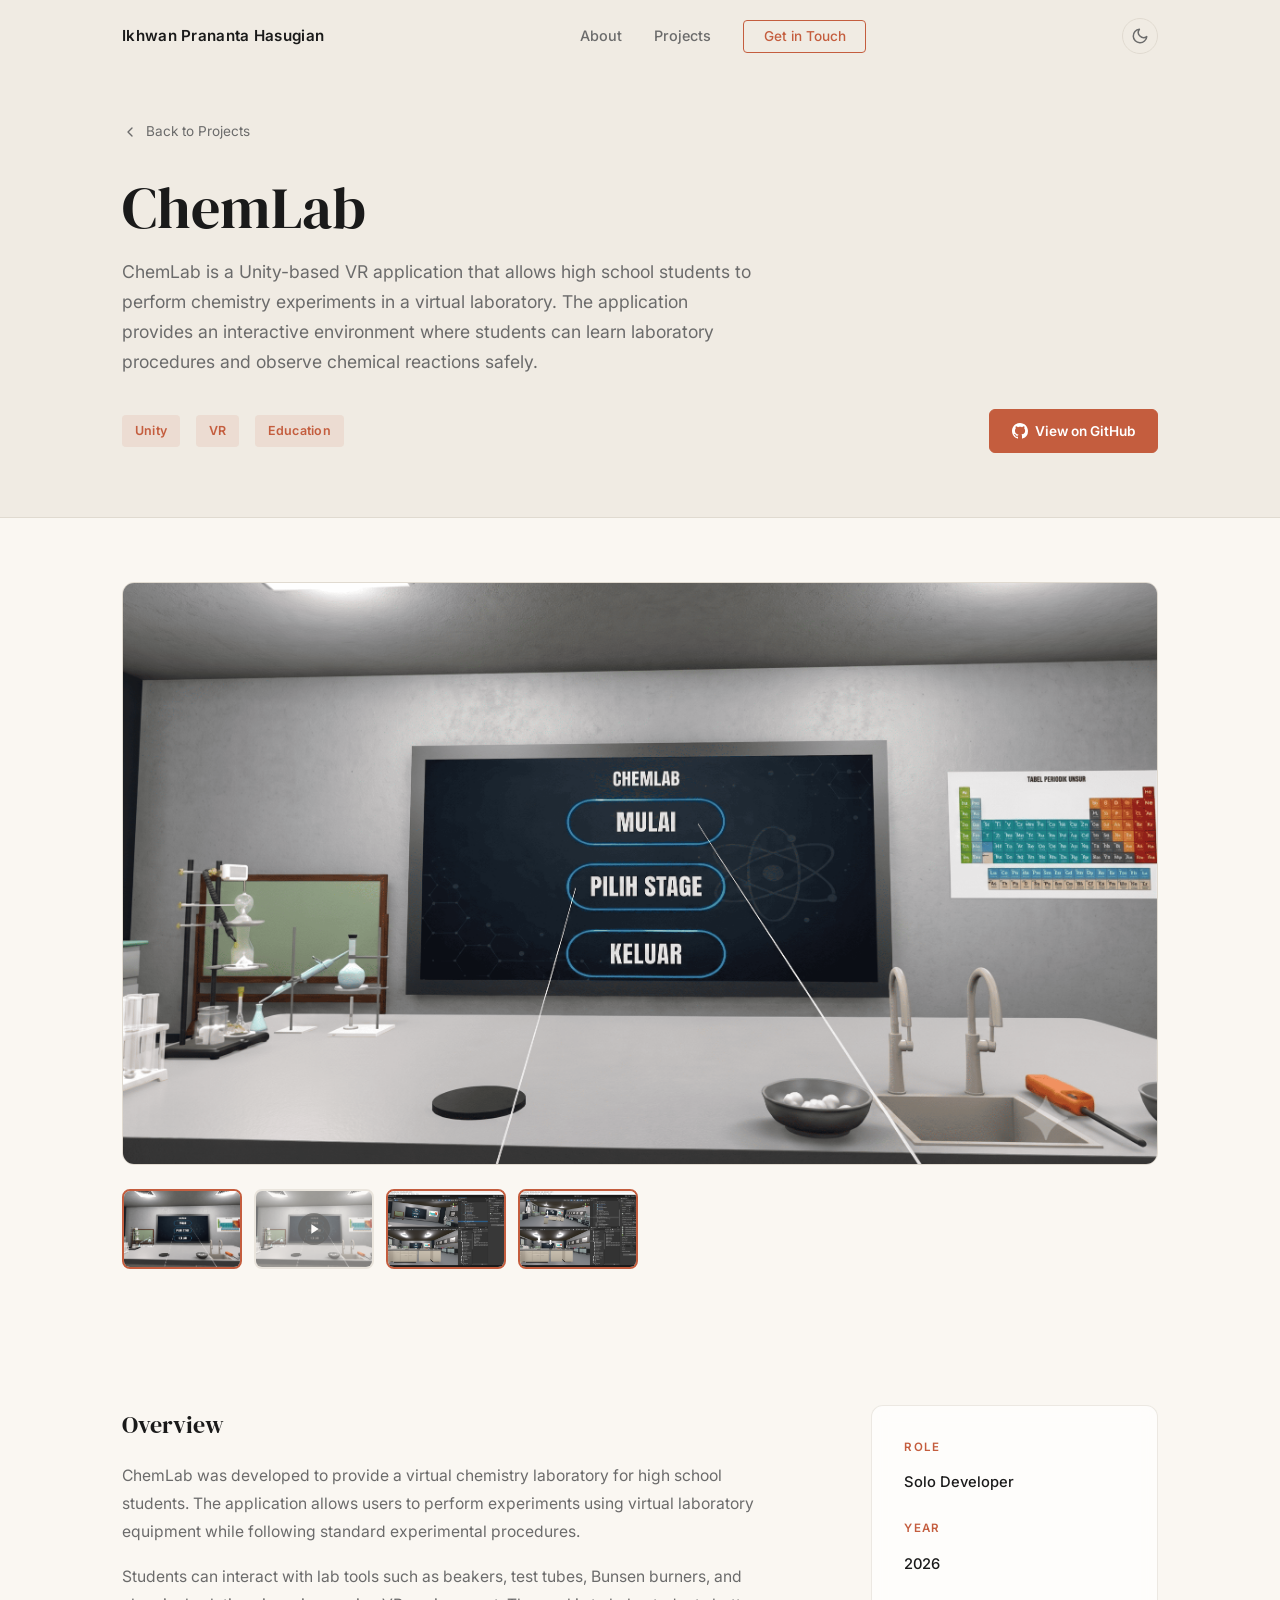
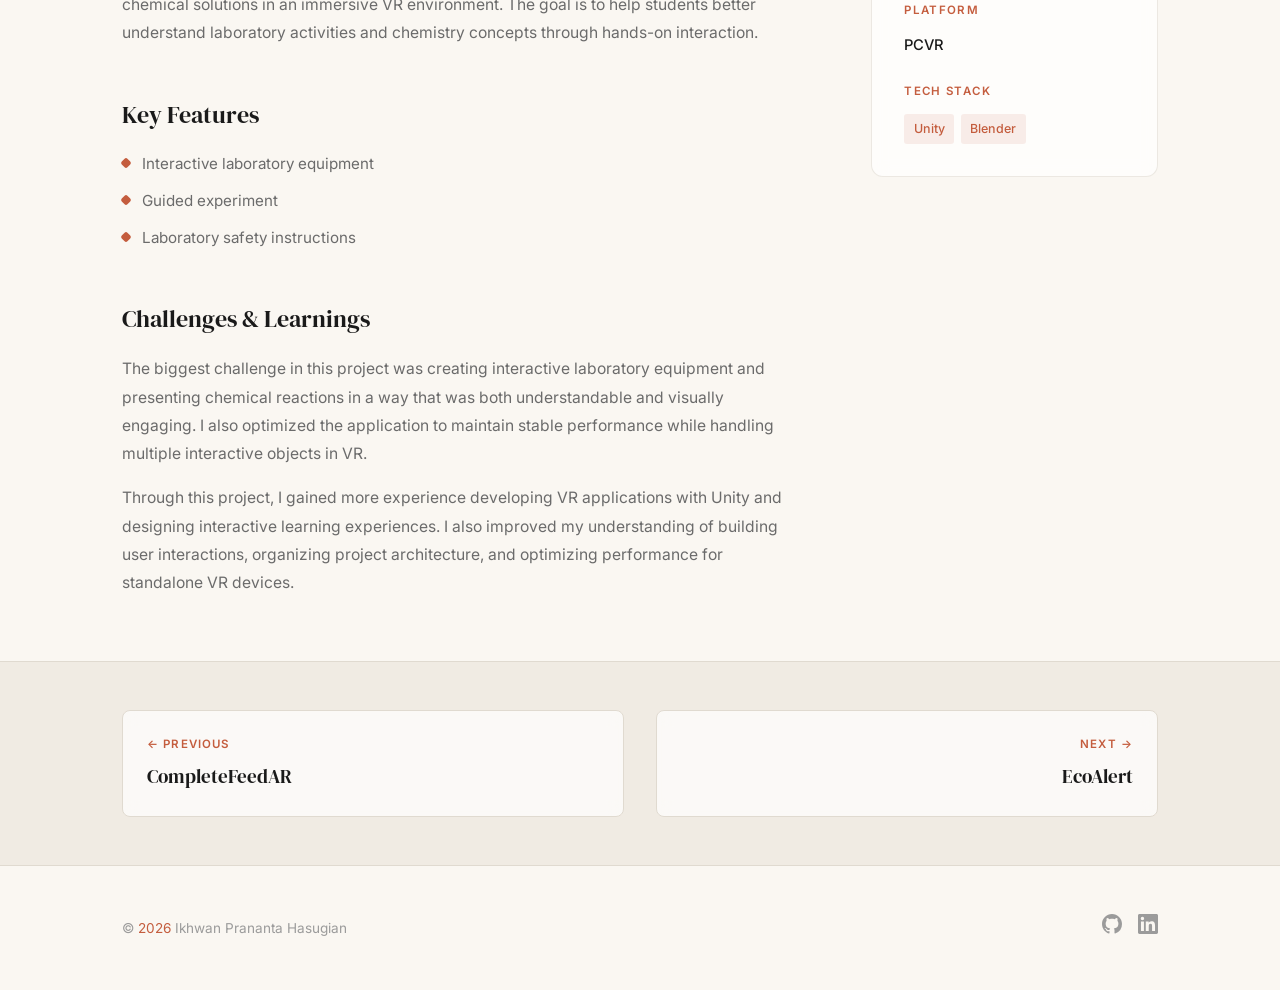
==== projects/chemlab.html @ 8376c356 "Change the detail's project" ====
<!DOCTYPE html>
<html lang="en">

<head>
  <meta charset="UTF-8">
  <meta name="viewport" content="width=device-width, initial-scale=1.0">
  <title>ChemLab — Ikhwan Prananta Hasugian</title>
  <meta name="description"
    content="ChemLab: An immersive VR chemistry laboratory for students to learn experiments safely, built with Unity.">
  <link rel="icon" type="image/png" href="../image/icon.png">
  <link rel="preconnect" href="https://fonts.googleapis.com">
  <link rel="preconnect" href="https://fonts.gstatic.com" crossorigin>
  <link
    href="https://fonts.googleapis.com/css2?family=DM+Serif+Display:ital@0;1&family=Inter:wght@400;500;600;700&display=swap"
    rel="stylesheet">
  <link rel="stylesheet" href="../style.css">
  <link rel="stylesheet" href="./project-detail.css">
</head>

<body>

  <div class="page-transition" id="pageTransition"></div>
  <div class="cursor-dot" id="cursorDot"></div>
  <div class="cursor-ring" id="cursorRing"></div>

  <nav class="nav" id="nav">
    <div class="container nav-inner">
      <a href="../index.html" class="nav-name page-link">Ikhwan Prananta Hasugian</a>
      <ul class="nav-links" id="navLinks">
        <li><a href="../index.html#about" class="page-link">About</a></li>
        <li><a href="../index.html#projects" class="page-link">Projects</a></li>
        <li><a href="../index.html#contact" class="nav-cta page-link">Get in Touch</a></li>
      </ul>
      <div style="display:flex;align-items:center;gap:0.8rem;">
        <button class="theme-toggle" id="themeToggle" aria-label="Toggle dark mode">
          <svg class="icon-moon" xmlns="http://www.w3.org/2000/svg" viewBox="0 0 24 24" fill="none"
            stroke="currentColor" stroke-width="2" stroke-linecap="round" stroke-linejoin="round">
            <path d="M21 12.79A9 9 0 1 1 11.21 3 7 7 0 0 0 21 12.79z" />
          </svg>
          <svg class="icon-sun" xmlns="http://www.w3.org/2000/svg" viewBox="0 0 24 24" fill="none" stroke="currentColor"
            stroke-width="2" stroke-linecap="round" stroke-linejoin="round">
            <circle cx="12" cy="12" r="5" />
            <line x1="12" y1="1" x2="12" y2="3" />
            <line x1="12" y1="21" x2="12" y2="23" />
            <line x1="4.22" y1="4.22" x2="5.64" y2="5.64" />
            <line x1="18.36" y1="18.36" x2="19.78" y2="19.78" />
            <line x1="1" y1="12" x2="3" y2="12" />
            <line x1="21" y1="12" x2="23" y2="12" />
            <line x1="4.22" y1="19.78" x2="5.64" y2="18.36" />
            <line x1="18.36" y1="5.64" x2="19.78" y2="4.22" />
          </svg>
        </button>
        <button class="hamburger" id="hamburger"
          aria-label="Toggle menu"><span></span><span></span><span></span></button>
      </div>
    </div>
  </nav>
  <div class="nav-overlay" id="navOverlay"></div>

  <header class="detail-hero">
    <div class="detail-hero-inner">
      <a href="../index.html#projects" class="detail-breadcrumb page-link">
        <svg xmlns="http://www.w3.org/2000/svg" viewBox="0 0 24 24" fill="none" stroke="currentColor" stroke-width="2"
          stroke-linecap="round" stroke-linejoin="round">
          <polyline points="15 18 9 12 15 6" />
        </svg>
        Back to Projects
      </a>
      <h1 class="detail-title reveal">ChemLab</h1>
      <p class="detail-tagline reveal">ChemLab is a Unity-based VR application that allows high school students to
        perform chemistry experiments in a virtual laboratory. The application provides an interactive environment where
        students can learn laboratory procedures and observe chemical reactions safely.</p>
      <div class="detail-meta reveal">
        <span class="detail-tech-tag">Unity</span>
        <span class="detail-tech-tag">VR</span>
        <span class="detail-tech-tag">Education</span>
        <div class="detail-links">
          <a href="https://github.com/IkhwanPranantaHasugian/ChemLab" target="_blank" rel="noopener"
            class="detail-link-btn primary">
            <svg xmlns="http://www.w3.org/2000/svg" viewBox="0 0 24 24" fill="currentColor">
              <path
                d="M12 0C5.37 0 0 5.37 0 12c0 5.31 3.435 9.795 8.205 11.385.6.105.825-.255.825-.57 0-.285-.015-1.23-.015-2.235-3.015.555-3.795-.735-4.035-1.41-.135-.345-.72-1.41-1.23-1.695-.42-.225-1.02-.78-.015-.795.945-.015 1.62.87 1.845 1.23 1.08 1.815 2.805 1.305 3.495.99.105-.78.42-1.305.765-1.605-2.67-.3-5.46-1.335-5.46-5.925 0-1.305.465-2.385 1.23-3.225-.12-.3-.54-1.53.12-3.18 0 0 1.005-.315 3.3 1.23.96-.27 1.98-.405 3-.405s2.04.135 3 .405c2.295-1.56 3.3-1.23 3.3-1.23.66 1.65.24 2.88.12 3.18.765.84 1.23 1.905 1.23 3.225 0 4.605-2.805 5.625-5.475 5.925.435.375.81 1.095.81 2.22 0 1.605-.015 2.895-.015 3.3 0 .315.225.69.825.57A12.02 12.02 0 0024 12c0-6.63-5.37-12-12-12z" />
            </svg>
            View on GitHub
          </a>
        </div>
      </div>
    </div>
  </header>

  <section class="detail-gallery">
    <div class="container">
      <div class="gallery-grid reveal">
        <div class="gallery-main">
          <img src="../image/projects/chemlab/ChemLabThumbnail.png" alt="ChemLab VR main preview">
        </div>
        <div class="gallery-thumbs">
          <div class="gallery-thumb active" data-type="image" data-src="../image/projects/chemlab/ChemLabThumbnail.png">
            <img src="../image/projects/chemlab/ChemLabThumbnail.png" alt="ChemLab preview 1">
          </div>
          <div class="gallery-thumb video-thumb" data-type="video"
            data-src="../image/projects/chemlab/VideoPreviewChemLab.mp4">
            <img src="../image/projects/chemlab/ChemLabThumbnail.png" alt="Play Video Preview">
          </div>
          <div class="gallery-thumb active" data-type="image" data-src="../image/projects/chemlab/Configure1.png">
            <img src="../image/projects/chemlab/Configure1.png" alt="ChemLab preview 1">
          </div>
          <div class="gallery-thumb active" data-type="image" data-src="../image/projects/chemlab/Configure2.png">
            <img src="../image/projects/chemlab/Configure2.png" alt="ChemLab preview 1">
          </div>
        </div>
      </div>
    </div>
  </section>

  <section class="detail-content">
    <div class="container">
      <div class="detail-content-grid">
        <div>
          <div class="detail-section reveal">
            <h2 class="detail-section-title">Overview</h2>
            <p>ChemLab was developed to provide a virtual chemistry laboratory for high school students. The application
              allows users to perform experiments using virtual laboratory equipment while following standard
              experimental procedures.</p>
            <p>Students can interact with lab tools such as beakers, test tubes, Bunsen burners, and chemical solutions
              in an immersive VR environment. The goal is to help students better understand laboratory activities and
              chemistry concepts through hands-on interaction.</p>
          </div>

          <div class="detail-section reveal">
            <h2 class="detail-section-title">Key Features</h2>
            <ul class="feature-list">
              <li>Interactive laboratory equipment</li>
              <li>Guided experiment</li>
              <li>Laboratory safety instructions</li>
            </ul>
          </div>

          <div class="detail-section reveal">
            <h2 class="detail-section-title">Challenges & Learnings</h2>
            <p>The biggest challenge in this project was creating interactive laboratory equipment and presenting
              chemical reactions in a way that was both understandable and visually engaging. I also optimized the
              application to maintain stable performance while handling multiple interactive objects in VR.</p>
            <p>Through this project, I gained more experience developing VR applications with Unity and designing
              interactive learning experiences. I also improved my understanding of building user interactions,
              organizing project architecture, and optimizing performance for standalone VR devices.</p>
          </div>
        </div>

        <aside class="detail-sidebar">
          <div class="detail-info-card reveal">
            <div class="detail-info-item">
              <h4>Role</h4>
              <p>Solo Developer</p>
            </div>
            <div class="detail-info-item">
              <h4>Year</h4>
              <p>2026</p>
            </div>
            <div class="detail-info-item">
              <h4>Platform</h4>
              <p>PCVR</p>
            </div>
            <div class="detail-info-item">
              <h4>Tech Stack</h4>
              <div class="tech-list">
                <span>Unity</span>
                <span>Blender</span>
              </div>
            </div>
          </div>
        </aside>
      </div>
    </div>
  </section>

  <section class="detail-project-nav">
    <div class="container">
      <div class="project-nav-grid">
        <a href="./completefeedar.html" class="project-nav-item prev page-link">
          <span class="project-nav-label">← Previous</span>
          <span class="project-nav-name">CompleteFeedAR</span>
        </a>
        <a href="./ecoalert.html" class="project-nav-item next page-link">
          <span class="project-nav-label">Next →</span>
          <span class="project-nav-name">EcoAlert</span>
        </a>
      </div>
    </div>
  </section>

  <footer class="footer">
    <div class="container footer-inner">
      <p class="footer-text">&copy; <span id="footerYear">2026</span> Ikhwan Prananta Hasugian</p>
      <div class="footer-socials">
        <a href="https://github.com/IkhwanPranantaHasugian" target="_blank" rel="noopener" aria-label="GitHub"><svg
            xmlns="http://www.w3.org/2000/svg" viewBox="0 0 24 24" fill="currentColor">
            <path
              d="M12 0C5.37 0 0 5.37 0 12c0 5.31 3.435 9.795 8.205 11.385.6.105.825-.255.825-.57 0-.285-.015-1.23-.015-2.235-3.015.555-3.795-.735-4.035-1.41-.135-.345-.72-1.41-1.23-1.695-.42-.225-1.02-.78-.015-.795.945-.015 1.62.87 1.845 1.23 1.08 1.815 2.805 1.305 3.495.99.105-.78.42-1.305.765-1.605-2.67-.3-5.46-1.335-5.46-5.925 0-1.305.465-2.385 1.23-3.225-.12-.3-.54-1.53.12-3.18 0 0 1.005-.315 3.3 1.23.96-.27 1.98-.405 3-.405s2.04.135 3 .405c2.295-1.56 3.3-1.23 3.3-1.23.66 1.65.24 2.88.12 3.18.765.84 1.23 1.905 1.23 3.225 0 4.605-2.805 5.625-5.475 5.925.435.375.81 1.095.81 2.22 0 1.605-.015 2.895-.015 3.3 0 .315.225.69.825.57A12.02 12.02 0 0024 12c0-6.63-5.37-12-12-12z" />
          </svg></a>
        <a href="https://www.linkedin.com/in/ikhwanprananta" target="_blank" rel="noopener" aria-label="LinkedIn"><svg
            xmlns="http://www.w3.org/2000/svg" viewBox="0 0 24 24" fill="currentColor">
            <path
              d="M20.447 20.452h-3.554v-5.569c0-1.328-.027-3.037-1.852-3.037-1.853 0-2.136 1.445-2.136 2.939v5.667H9.351V9h3.414v1.561h.046c.477-.9 1.637-1.85 3.37-1.85 3.601 0 4.267 2.37 4.267 5.455v6.286zM5.337 7.433a2.062 2.062 0 01-2.063-2.065 2.064 2.064 0 112.063 2.065zm1.782 13.019H3.555V9h3.564v11.452zM22.225 0H1.771C.792 0 0 .774 0 1.729v20.542C0 23.227.792 24 1.771 24h20.451C23.2 24 24 23.227 24 22.271V1.729C24 .774 23.2 0 22.222 0h.003z" />
          </svg></a>
      </div>
    </div>
  </footer>

  <button class="back-to-top" id="backToTop" aria-label="Back to top"><svg xmlns="http://www.w3.org/2000/svg"
      viewBox="0 0 24 24" fill="none" stroke="currentColor" stroke-width="2" stroke-linecap="round"
      stroke-linejoin="round">
      <polyline points="17 11 12 6 7 11" />
      <line x1="12" y1="6" x2="12" y2="18" />
    </svg></button>

  <script src="./project-detail.js"></script>
</body>

</html>
---- style.css ----
/* ══════════════════════════════════════
   RESET & DESIGN TOKENS
══════════════════════════════════════ */
*,
*::before,
*::after {
  margin: 0;
  padding: 0;
  box-sizing: border-box;
}

:root {
  /* Light Theme */
  --bg: #FAF7F2;
  --bg-alt: #F0EBE3;
  --bg-card: rgba(255, 255, 255, 0.7);
  --text: #1A1A1A;
  --text-muted: #6B6B6B;
  --text-light: #9B9B9B;
  --accent: #C45D3E;
  --accent-hover: #A84B30;
  --accent-soft: rgba(196, 93, 62, 0.1);
  --accent-glow: rgba(196, 93, 62, 0.25);
  --border: #E0DAD0;
  --card-border: rgba(224, 218, 208, 0.6);
  --shadow-sm: 0 2px 8px rgba(0, 0, 0, 0.04);
  --shadow-md: 0 8px 32px rgba(0, 0, 0, 0.06);
  --shadow-lg: 0 16px 48px rgba(0, 0, 0, 0.08);
  --nav-bg: rgba(250, 247, 242, 0.92);

  /* Typography */
  --font-display: 'DM Serif Display', serif;
  --font-body: 'Inter', sans-serif;

  /* Layout */
  --max-width: 1100px;
  --nav-height: 72px;

  /* Transitions */
  --ease-out: cubic-bezier(0.22, 1, 0.36, 1);
  --ease-spring: cubic-bezier(0.34, 1.56, 0.64, 1);
}

/* Dark Theme */
[data-theme="dark"] {
  --bg: #0F0F0F;
  --bg-alt: #1A1A1A;
  --bg-card: rgba(30, 30, 30, 0.7);
  --text: #EAEAEA;
  --text-muted: #A0A0A0;
  --text-light: #666666;
  --accent: #E07050;
  --accent-hover: #C45D3E;
  --accent-soft: rgba(224, 112, 80, 0.15);
  --accent-glow: rgba(224, 112, 80, 0.3);
  --border: #2A2A2A;
  --card-border: rgba(42, 42, 42, 0.6);
  --shadow-sm: 0 2px 8px rgba(0, 0, 0, 0.2);
  --shadow-md: 0 8px 32px rgba(0, 0, 0, 0.3);
  --shadow-lg: 0 16px 48px rgba(0, 0, 0, 0.4);
  --nav-bg: rgba(15, 15, 15, 0.92);
}

html {
  scroll-behavior: smooth;
}

::selection {
  background: var(--accent);
  color: #fff;
}

body {
  background: var(--bg);
  color: var(--text);
  font-family: var(--font-body);
  font-size: 1rem;
  line-height: 1.7;
  overflow-x: hidden;
  -webkit-font-smoothing: antialiased;
  transition: background 0.4s ease, color 0.4s ease;
}

.container {
  max-width: var(--max-width);
  margin: 0 auto;
  padding: 0 2rem;
}

img {
  display: block;
  max-width: 100%;
}

a {
  color: inherit;
  text-decoration-color: var(--border);
  text-underline-offset: 3px;
  transition: color 0.2s, text-decoration-color 0.2s;
}

a:hover {
  color: var(--accent);
  text-decoration-color: var(--accent);
}

/* ══════════════════════════════════════
   PAGE TRANSITION OVERLAY
══════════════════════════════════════ */
.page-transition {
  position: fixed;
  inset: 0;
  background: var(--bg);
  z-index: 9999;
  opacity: 0;
  pointer-events: none;
  transition: opacity 0.35s ease;
}

.page-transition.active {
  opacity: 1;
  pointer-events: all;
}

/* ══════════════════════════════════════
   SCROLL ANIMATIONS
══════════════════════════════════════ */
.reveal {
  opacity: 0;
  transform: translateY(32px);
  transition: opacity 0.7s var(--ease-out),
    transform 0.7s var(--ease-out);
}

.reveal.visible {
  opacity: 1;
  transform: translateY(0);
}

.reveal-stagger > * {
  opacity: 0;
  transform: translateY(24px);
  transition: opacity 0.6s var(--ease-out),
    transform 0.6s var(--ease-out);
}

.reveal-stagger.visible > *:nth-child(1) { transition-delay: 0s; }
.reveal-stagger.visible > *:nth-child(2) { transition-delay: 0.08s; }
.reveal-stagger.visible > *:nth-child(3) { transition-delay: 0.16s; }
.reveal-stagger.visible > *:nth-child(4) { transition-delay: 0.24s; }
.reveal-stagger.visible > *:nth-child(5) { transition-delay: 0.32s; }
.reveal-stagger.visible > *:nth-child(6) { transition-delay: 0.4s; }

.reveal-stagger.visible > * {
  opacity: 1;
  transform: translateY(0);
}

/* ══════════════════════════════════════
   CUSTOM CURSOR
══════════════════════════════════════ */
.cursor-dot {
  position: fixed;
  width: 8px;
  height: 8px;
  background: var(--accent);
  border-radius: 50%;
  pointer-events: none;
  z-index: 10000;
  transition: transform 0.15s var(--ease-out), opacity 0.2s;
  transform: translate(-50%, -50%);
  opacity: 0;
}

.cursor-ring {
  position: fixed;
  width: 36px;
  height: 36px;
  border: 1.5px solid var(--accent);
  border-radius: 50%;
  pointer-events: none;
  z-index: 10000;
  transition: width 0.3s var(--ease-out), height 0.3s var(--ease-out),
    border-color 0.3s, opacity 0.2s;
  transform: translate(-50%, -50%);
  opacity: 0;
}

.cursor-dot.visible,
.cursor-ring.visible {
  opacity: 1;
}

.cursor-ring.hover {
  width: 56px;
  height: 56px;
  border-color: var(--accent-glow);
}

@media (pointer: coarse) {
  .cursor-dot,
  .cursor-ring {
    display: none !important;
  }
}

/* ══════════════════════════════════════
   NAVIGATION
══════════════════════════════════════ */
.nav {
  position: fixed;
  top: 0;
  left: 0;
  width: 100%;
  z-index: 1000;
  transition: background 0.35s, box-shadow 0.35s;
}

.nav.scrolled {
  background: var(--nav-bg);
  backdrop-filter: blur(12px);
  -webkit-backdrop-filter: blur(12px);
  box-shadow: 0 1px 0 var(--border);
}

.nav-inner {
  display: flex;
  justify-content: space-between;
  align-items: center;
  height: var(--nav-height);
}

.nav-name {
  font-family: var(--font-body);
  font-weight: 600;
  font-size: 0.95rem;
  letter-spacing: 0.02em;
  color: var(--text);
  text-decoration: none;
}

.nav-links {
  display: flex;
  align-items: center;
  gap: 2rem;
  list-style: none;
}

.nav-links a {
  color: var(--text-muted);
  text-decoration: none;
  font-size: 0.9rem;
  font-weight: 500;
  transition: color 0.25s;
  position: relative;
}

.nav-links a::after {
  content: '';
  position: absolute;
  left: 0;
  bottom: -4px;
  width: 0;
  height: 1.5px;
  background: var(--accent);
  transition: width 0.3s var(--ease-out);
}

.nav-links a:hover {
  color: var(--text);
}

.nav-links a:hover::after {
  width: 100%;
}

.nav-links a.active {
  color: var(--accent);
}

.nav-links a.active::after {
  width: 100%;
}

.nav-cta {
  font-size: 0.85rem !important;
  color: var(--accent) !important;
  border: 1.5px solid var(--accent);
  padding: 0.45rem 1.2rem;
  border-radius: 4px;
  transition: background 0.25s, color 0.25s !important;
}

.nav-cta::after {
  display: none !important;
}

.nav-cta:hover {
  background: var(--accent) !important;
  color: #fff !important;
}

/* Dark Mode Toggle */
.theme-toggle {
  background: none;
  border: 1.5px solid var(--border);
  color: var(--text-muted);
  width: 36px;
  height: 36px;
  border-radius: 50%;
  cursor: pointer;
  display: flex;
  align-items: center;
  justify-content: center;
  transition: border-color 0.25s, color 0.25s, transform 0.2s;
  flex-shrink: 0;
}

.theme-toggle:hover {
  border-color: var(--accent);
  color: var(--accent);
  transform: rotate(15deg);
}

.theme-toggle svg {
  width: 18px;
  height: 18px;
}

.theme-toggle .icon-moon { display: block; }
.theme-toggle .icon-sun { display: none; }

[data-theme="dark"] .theme-toggle .icon-moon { display: none; }
[data-theme="dark"] .theme-toggle .icon-sun { display: block; }

/* Hamburger */
.hamburger {
  display: none;
  flex-direction: column;
  gap: 5px;
  cursor: pointer;
  background: none;
  border: none;
  padding: 4px;
  z-index: 1001;
}

.hamburger span {
  display: block;
  width: 24px;
  height: 2px;
  background: var(--text);
  border-radius: 2px;
  transition: transform 0.3s, opacity 0.3s;
}

.hamburger.active span:nth-child(1) {
  transform: translateY(7px) rotate(45deg);
}

.hamburger.active span:nth-child(2) {
  opacity: 0;
}

.hamburger.active span:nth-child(3) {
  transform: translateY(-7px) rotate(-45deg);
}

/* ══════════════════════════════════════
   HERO
══════════════════════════════════════ */
.hero {
  min-height: 100vh;
  display: flex;
  align-items: center;
  padding-top: var(--nav-height);
  position: relative;
  overflow: hidden;
}

.hero-canvas {
  background: var(--bg-alt);
  position: absolute;
  top: 0;
  left: 0;
  width: 100%;
  height: 100%;
  pointer-events: none;
  z-index: 0;
}

.hero-grid {
  display: grid;
  grid-template-columns: 1fr 1fr;
  gap: 4rem;
  align-items: center;
  position: relative;
  z-index: 1;
}

.hero-label {
  display: inline-block;
  font-size: 0.78rem;
  font-weight: 600;
  letter-spacing: 0.12em;
  text-transform: uppercase;
  color: var(--accent);
  margin-bottom: 1rem;
}

.hero-title {
  font-family: var(--font-display);
  font-size: clamp(2.8rem, 5.5vw, 4.2rem);
  font-weight: 400;
  line-height: 1.1;
  color: var(--text);
  margin-bottom: 1.5rem;
}

.hero-title em {
  font-style: italic;
  color: var(--accent);
}

.hero-desc {
  color: var(--text-muted);
  font-size: 1.05rem;
  line-height: 1.75;
  max-width: 480px;
  margin-bottom: 0.6rem;
}

.hero-typing {
  color: var(--accent);
  font-size: 1rem;
  font-weight: 500;
  margin-bottom: 2.2rem;
  min-height: 1.7em;
}

.hero-typing .cursor-blink {
  display: inline-block;
  width: 2px;
  height: 1em;
  background: var(--accent);
  margin-left: 2px;
  vertical-align: text-bottom;
  animation: blink 0.8s step-end infinite;
}

@keyframes blink {
  50% { opacity: 0; }
}

.hero-actions {
  display: flex;
  gap: 1rem;
  align-items: center;
  flex-wrap: wrap;
}

/* Scroll Indicator */
.scroll-indicator {
  position: absolute;
  bottom: 2.5rem;
  left: 50%;
  transform: translateX(-50%);
  display: flex;
  flex-direction: column;
  align-items: center;
  gap: 0.5rem;
  color: var(--text-light);
  font-size: 0.72rem;
  font-weight: 500;
  letter-spacing: 0.1em;
  text-transform: uppercase;
  z-index: 1;
  animation: float 2.5s ease-in-out infinite;
}

.scroll-indicator svg {
  width: 20px;
  height: 20px;
  stroke: var(--text-light);
}

@keyframes float {
  0%, 100% { transform: translateX(-50%) translateY(0); }
  50% { transform: translateX(-50%) translateY(8px); }
}

/* Buttons */
.btn-primary {
  display: inline-flex;
  align-items: center;
  gap: 0.5rem;
  padding: 0.85rem 1.8rem;
  background: var(--accent);
  color: #fff;
  text-decoration: none;
  font-weight: 600;
  font-size: 0.9rem;
  border-radius: 6px;
  border: 1.5px solid var(--accent);
  transition: background 0.25s, transform 0.2s, box-shadow 0.25s;
}

.btn-primary:hover {
  background: var(--accent-hover);
  color: #fff;
  transform: translateY(-2px);
  box-shadow: 0 6px 20px var(--accent-glow);
}

.btn-secondary {
  display: inline-flex;
  align-items: center;
  gap: 0.5rem;
  padding: 0.85rem 1.8rem;
  background: transparent;
  color: var(--text);
  text-decoration: none;
  font-weight: 600;
  font-size: 0.9rem;
  border-radius: 6px;
  border: 1.5px solid var(--border);
  transition: border-color 0.25s, color 0.25s, transform 0.2s;
}

.btn-secondary:hover {
  border-color: var(--text);
  color: var(--text);
  transform: translateY(-2px);
}

/* Hero Photo */
.hero-photo-wrap {
  position: relative;
  display: flex;
  justify-content: center;
  align-items: center;
}

.hero-photo {
  position: relative;
  width: min(250px, 50%);
  z-index: 2;
}

.hero-photo img {
  width: 100%;
  border-radius: 12px;
  filter: saturate(1.05) contrast(1.02);
}

.hero-photo-accent {
  position: absolute;
  top: -16px;
  right: -16px;
  bottom: 16px;
  left: 16px;
  border: 2px solid var(--accent);
  border-radius: 12px;
  opacity: 0.3;
  z-index: 1;
  pointer-events: none;
}

/* ══════════════════════════════════════
   SECTION SHARED
══════════════════════════════════════ */
section {
  padding: 7rem 0;
}

.section-label {
  display: inline-block;
  font-size: 0.72rem;
  font-weight: 600;
  letter-spacing: 0.14em;
  text-transform: uppercase;
  color: var(--accent);
  margin-bottom: 1.2rem;
}

.section-title {
  font-family: var(--font-display);
  font-size: clamp(2rem, 3.5vw, 2.8rem);
  font-weight: 400;
  line-height: 1.2;
  margin-bottom: 1rem;
}

.section-subtitle {
  color: var(--text-muted);
  max-width: 540px;
  font-size: 1.02rem;
  line-height: 1.7;
}

.section-divider {
  width: 48px;
  height: 2px;
  background: var(--accent);
  border: none;
  margin: 0 0 3rem 0;
}

/* ══════════════════════════════════════
   ABOUT
══════════════════════════════════════ */
.about-grid {
  display: grid;
  grid-template-columns: 1.2fr 0.8fr;
  gap: 5rem;
  align-items: start;
  margin-top: 3rem;
}

.about-text p {
  color: var(--text-muted);
  margin-bottom: 1.2rem;
  font-size: 1.02rem;
}

.about-text p:last-child {
  margin-bottom: 0;
}

.skill-list {
  display: flex;
  flex-direction: column;
  gap: 2.2rem;
}

.skill-category h4 {
  font-size: 0.72rem;
  font-weight: 600;
  letter-spacing: 0.12em;
  text-transform: uppercase;
  color: var(--accent);
  margin-bottom: 0.75rem;
}

.skill-items {
  display: flex;
  flex-wrap: wrap;
  gap: 0;
}

.skill-items span {
  color: var(--text);
  font-size: 0.95rem;
  font-weight: 500;
}

.skill-items span:not(:last-child)::after {
  content: '·';
  color: var(--text-light);
  margin: 0 0.6rem;
}

/* ══════════════════════════════════════
   STATS / NUMBERS
══════════════════════════════════════ */
.stats-section {
  background: var(--bg-alt);
  border-top: 1px solid var(--border);
  border-bottom: 1px solid var(--border);
  padding: 5rem 0;
}

.stats-grid {
  display: flex;
  justify-content: center;
  gap: 2rem;
  max-width: 540px;
  margin: 0 auto;
}

.stat-card {
  flex: 1;
  text-align: center;

  padding: 2rem 1rem;
  background: var(--bg-card);
  border: 1px solid var(--card-border);
  border-radius: 12px;
  backdrop-filter: blur(8px);
  -webkit-backdrop-filter: blur(8px);
  transition: transform 0.3s var(--ease-out), box-shadow 0.3s;
}

.stat-card:hover {
  transform: translateY(-4px);
  box-shadow: var(--shadow-md);
}

.stat-number {
  font-family: var(--font-display);
  font-size: clamp(2rem, 3vw, 2.8rem);
  color: var(--accent);
  line-height: 1;
  margin-bottom: 0.5rem;
}

.stat-label {
  font-size: 0.85rem;
  color: var(--text-muted);
  font-weight: 500;
}

/* ══════════════════════════════════════
   TIMELINE / JOURNEY
══════════════════════════════════════ */
.timeline-section {
  padding: 7rem 0;
}

.timeline {
  position: relative;
  margin-top: 3.5rem;
  padding-left: 2rem;
}

.timeline::before {
  content: '';
  position: absolute;
  left: 0;
  top: 0;
  bottom: 0;
  width: 2px;
  background: linear-gradient(to bottom, var(--accent), var(--border));
}

.timeline-item {
  position: relative;
  padding-left: 2.5rem;
  padding-bottom: 3rem;
}

.timeline-item:last-child {
  padding-bottom: 0;
}

.timeline-item::before {
  content: '';
  position: absolute;
  left: -2rem;
  top: 6px;
  width: 14px;
  height: 14px;
  border-radius: 50%;
  background: var(--bg);
  border: 3px solid var(--accent);
  z-index: 1;
  transition: background 0.3s, transform 0.3s;
}

.timeline-item:hover::before {
  background: var(--accent);
  transform: scale(1.2);
}

.timeline-year {
  font-size: 0.72rem;
  font-weight: 600;
  letter-spacing: 0.12em;
  text-transform: uppercase;
  color: var(--accent);
  margin-bottom: 0.4rem;
}

.timeline-title {
  font-family: var(--font-display);
  font-size: 1.3rem;
  font-weight: 400;
  margin-bottom: 0.3rem;
}

.timeline-desc {
  color: var(--text-muted);
  font-size: 0.92rem;
  line-height: 1.6;
  max-width: 480px;
}

/* ══════════════════════════════════════
   PROJECTS — CARD GRID
══════════════════════════════════════ */
.projects-section {
  /* background: var(--bg-alt); */
}

.project-filters {
  display: flex;
  gap: 0.8rem;
  margin-top: 2rem;
  margin-bottom: 2.5rem;
  flex-wrap: wrap;
}

.filter-btn {
  font-family: var(--font-body);
  font-size: 0.85rem;
  font-weight: 500;
  padding: 0.55rem 1.2rem;
  border-radius: 20px;
  background: var(--bg);
  color: var(--text-muted);
  border: 1.5px solid var(--border);
  cursor: pointer;
  transition: all 0.25s ease;
}

.filter-btn:hover {
  color: var(--accent);
  border-color: var(--accent);
  transform: translateY(-1px);
}

.filter-btn.active {
  background: var(--accent);
  color: #fff;
  border-color: var(--accent);
  box-shadow: 0 4px 14px var(--accent-soft);
}

.project-carousel-wrapper {
  position: relative;
  display: flex;
  align-items: center;
  gap: 1rem;
  margin-top: 2rem;
}

.project-carousel-track-container {
  overflow: hidden;
  width: 100%;
  border-radius: 12px;
  padding: 10px 0;
}

.project-carousel-track {
  display: flex;
  gap: 2rem;
  transition: transform 0.45s cubic-bezier(0.22, 1, 0.36, 1);
  will-change: transform;
}

.project-carousel-track .project-card {
  flex: 0 0 calc(50% - 1rem);
  min-width: 0;
  margin-bottom: 0;
}

.carousel-nav-btn {
  background: var(--bg-card);
  border: 1.5px solid var(--border);
  color: var(--text);
  width: 48px;
  height: 48px;
  border-radius: 50%;
  cursor: pointer;
  display: flex;
  align-items: center;
  justify-content: center;
  flex-shrink: 0;
  transition: all 0.25s ease;
  z-index: 10;
  backdrop-filter: blur(8px);
  -webkit-backdrop-filter: blur(8px);
}

.carousel-nav-btn:hover:not(:disabled) {
  background: var(--accent);
  color: #fff;
  border-color: var(--accent);
  transform: scale(1.08);
  box-shadow: 0 4px 16px var(--accent-glow);
}

.carousel-nav-btn:disabled {
  opacity: 0.3;
  cursor: not-allowed;
}

.carousel-nav-btn svg {
  width: 20px;
  height: 20px;
}

.carousel-dots {
  display: flex;
  justify-content: center;
  gap: 0.6rem;
  margin-top: 2rem;
}

.carousel-dot {
  width: 10px;
  height: 10px;
  border-radius: 50%;
  background: var(--border);
  cursor: pointer;
  transition: all 0.3s ease;
}

.carousel-dot.active {
  background: var(--accent);
  width: 24px;
  border-radius: 12px;
}

@media (max-width: 768px) {
  .project-carousel-track .project-card {
    flex: 0 0 100%;
  }

  .carousel-nav-btn {
    width: 40px;
    height: 40px;
  }
}


.project-card {
  position: relative;
  border-radius: 12px;
  overflow: hidden;
  background: var(--bg-card);
  border: 1px solid var(--card-border);
  backdrop-filter: blur(8px);
  -webkit-backdrop-filter: blur(8px);
  transition: transform 0.35s var(--ease-out), box-shadow 0.35s, opacity 0.3s ease;
  cursor: pointer;
  text-decoration: none;
  color: inherit;
  display: block;
}

.project-card:hover {
  transform: translateY(-6px);
  box-shadow: var(--shadow-lg);
  color: inherit;
}

.project-card-image {
  position: relative;
  width: 100%;
  height: 220px;
  background: var(--bg-alt);
  overflow: hidden;
}

.project-card-image img {
  width: 100%;
  height: 100%;
  object-fit: cover;
  transition: transform 0.6s var(--ease-out);
}

.project-card:hover .project-card-image img {
  transform: scale(1.05);
}

.project-card-overlay {
  position: absolute;
  inset: 0;
  background: linear-gradient(to top, rgba(0,0,0,0.7) 0%, transparent 60%);
  opacity: 0;
  transition: opacity 0.35s;
  display: flex;
  align-items: flex-end;
  padding: 1.5rem;
}

.project-card:hover .project-card-overlay {
  opacity: 1;
}

.project-card-overlay span {
  color: #fff;
  font-size: 0.85rem;
  font-weight: 600;
  display: inline-flex;
  align-items: center;
  gap: 0.4rem;
}

.project-card-body {
  padding: 1.5rem;
}

.project-card-number {
  font-family: var(--font-display);
  font-size: 0.85rem;
  color: var(--text-light);
  margin-bottom: 0.3rem;
}

.project-card-body h3 {
  font-family: var(--font-display);
  font-size: 1.4rem;
  font-weight: 400;
  margin-bottom: 0.6rem;
  line-height: 1.3;
}

.project-card-body p {
  color: var(--text-muted);
  font-size: 0.9rem;
  line-height: 1.6;
  margin-bottom: 1rem;
  display: -webkit-box;
  -webkit-line-clamp: 3;
  -webkit-box-orient: vertical;
  overflow: hidden;
}

.project-card-tech {
  display: flex;
  flex-wrap: wrap;
  gap: 0.4rem;
}

.project-card-tech span {
  font-size: 0.72rem;
  font-weight: 500;
  color: var(--accent);
  background: var(--accent-soft);
  padding: 0.25rem 0.6rem;
  border-radius: 3px;
}

/* ══════════════════════════════════════
   CONTACT
══════════════════════════════════════ */
.contact-section {
  text-align: center;
  background: var(--bg-alt);
}

.contact-section .section-subtitle {
  margin: 0 auto 2.5rem auto;
}

.contact-grid {
  display: grid;
  grid-template-columns: 1fr 1fr;
  gap: 4rem;
  text-align: left;
  margin-top: 3rem;
}

.contact-form {
  display: flex;
  flex-direction: column;
  gap: 1.2rem;
}

.form-group {
  display: flex;
  flex-direction: column;
  gap: 0.4rem;
}

.form-group label {
  font-size: 0.78rem;
  font-weight: 600;
  letter-spacing: 0.08em;
  text-transform: uppercase;
  color: var(--text-muted);
}

.form-group input,
.form-group textarea {
  font-family: var(--font-body);
  font-size: 0.95rem;
  padding: 0.85rem 1rem;
  border: 1.5px solid var(--border);
  border-radius: 6px;
  background: var(--bg);
  color: var(--text);
  transition: border-color 0.25s, box-shadow 0.25s;
  outline: none;
  resize: vertical;
}

.form-group input:focus,
.form-group textarea:focus {
  border-color: var(--accent);
  box-shadow: 0 0 0 3px var(--accent-soft);
}

.form-group textarea {
  min-height: 140px;
}

.form-submit {
  align-self: flex-start;
  display: inline-flex;
  align-items: center;
  gap: 0.5rem;
  padding: 0.85rem 2rem;
  background: var(--accent);
  color: #fff;
  font-family: var(--font-body);
  font-weight: 600;
  font-size: 0.9rem;
  border-radius: 6px;
  border: 1.5px solid var(--accent);
  cursor: pointer;
  transition: background 0.25s, transform 0.2s, box-shadow 0.25s;
}

.form-submit:hover {
  background: var(--accent-hover);
  transform: translateY(-2px);
  box-shadow: 0 6px 20px var(--accent-glow);
}

.contact-info {
  display: flex;
  flex-direction: column;
  gap: 1.5rem;
  justify-content: center;
}

.contact-info-title {
  font-family: var(--font-display);
  font-size: 1.6rem;
  font-weight: 400;
  margin-bottom: 0.5rem;
}

.contact-info-desc {
  color: var(--text-muted);
  font-size: 0.95rem;
  line-height: 1.7;
  margin-bottom: 1rem;
}

.contact-links {
  display: flex;
  flex-direction: column;
  gap: 0.8rem;
}

.contact-link {
  font-size: 0.95rem;
  font-weight: 500;
  color: var(--text);
  text-decoration: none;
  padding: 0.7rem 1.2rem;
  border: 1.5px solid var(--border);
  border-radius: 6px;
  transition: all 0.25s;
  display: inline-flex;
  align-items: center;
  gap: 0.6rem;
  background: var(--bg-card);
}

.contact-link:hover {
  border-color: var(--accent);
  color: var(--accent);
  transform: translateX(4px);
  box-shadow: var(--shadow-sm);
}

.contact-link svg {
  width: 18px;
  height: 18px;
  flex-shrink: 0;
}

/* ══════════════════════════════════════
   FOOTER
══════════════════════════════════════ */
.footer {
  padding: 3rem 0;
  border-top: 1px solid var(--border);
}

.footer-inner {
  display: flex;
  justify-content: space-between;
  align-items: center;
}

.footer-text {
  font-size: 0.85rem;
  color: var(--text-light);
}

.footer-text span {
  color: var(--accent);
}

.footer-socials {
  display: flex;
  gap: 1rem;
}

.footer-socials a {
  color: var(--text-light);
  transition: color 0.25s, transform 0.2s;
  text-decoration: none;
}

.footer-socials a:hover {
  color: var(--accent);
  transform: translateY(-2px);
}

.footer-socials svg {
  width: 20px;
  height: 20px;
}

/* ══════════════════════════════════════
   BACK TO TOP
══════════════════════════════════════ */
.back-to-top {
  position: fixed;
  bottom: 2rem;
  right: 2rem;
  width: 44px;
  height: 44px;
  background: var(--accent);
  color: #fff;
  border: none;
  border-radius: 50%;
  cursor: pointer;
  display: flex;
  align-items: center;
  justify-content: center;
  z-index: 900;
  opacity: 0;
  transform: translateY(16px);
  pointer-events: none;
  transition: opacity 0.3s, transform 0.3s, background 0.25s;
  box-shadow: 0 4px 16px var(--accent-glow);
}

.back-to-top.visible {
  opacity: 1;
  transform: translateY(0);
  pointer-events: all;
}

.back-to-top:hover {
  background: var(--accent-hover);
  transform: translateY(-2px);
}

.back-to-top svg {
  width: 20px;
  height: 20px;
}

/* ══════════════════════════════════════
   OVERLAY (mobile menu)
══════════════════════════════════════ */
.nav-overlay {
  position: fixed;
  inset: 0;
  background: rgba(0, 0, 0, 0.3);
  z-index: 999;
  opacity: 0;
  pointer-events: none;
  transition: opacity 0.35s;
}

.nav-overlay.active {
  opacity: 1;
  pointer-events: all;
}

/* ══════════════════════════════════════
   RESPONSIVE
══════════════════════════════════════ */
@media (max-width: 900px) {
  .hero-grid {
    grid-template-columns: 1fr;
    gap: 3rem;
    text-align: center;
  }

  .hero-desc {
    margin-left: auto;
    margin-right: auto;
  }

  .hero-typing {
    text-align: center;
  }

  .hero-actions {
    justify-content: center;
  }

  .hero-photo-wrap {
    order: -1;
  }

  .hero-photo {
    width: min(220px, 60%);
  }

  .about-grid {
    grid-template-columns: 1fr;
    gap: 3rem;
  }

  .stats-grid {
    gap: 1.2rem;
  }

  .project-grid {
    grid-template-columns: 1fr;
  }

  .contact-grid {
    grid-template-columns: 1fr;
    gap: 3rem;
  }

  .footer-inner {
    flex-direction: column;
    gap: 1.5rem;
    text-align: center;
  }
}

@media (max-width: 640px) {
  .container {
    padding: 0 1.4rem;
  }

  section {
    padding: 4.5rem 0;
  }

  .nav-links {
    position: fixed;
    top: 0;
    right: 0;
    width: min(300px, 80vw);
    height: 100vh;
    background: var(--bg);
    flex-direction: column;
    justify-content: center;
    gap: 2rem;
    padding: 2rem;
    transform: translateX(100%);
    transition: transform 0.35s var(--ease-out);
    box-shadow: -4px 0 24px rgba(0, 0, 0, 0.08);
  }

  .nav-links.open {
    transform: translateX(0);
  }

  .nav-links a {
    font-size: 1.1rem;
  }

  .hamburger {
    display: flex;
  }

  .hero-title {
    font-size: clamp(2.2rem, 8vw, 3rem);
  }

  .hero-actions {
    flex-direction: column;
    gap: 0.8rem;
  }

  .btn-primary,
  .btn-secondary {
    width: 100%;
    justify-content: center;
  }

  .stats-grid {
    gap: 1rem;
  }

  .stat-card {
    padding: 1.5rem 0.8rem;
  }

  .scroll-indicator {
    display: none;
  }
}

@media (max-width: 480px) {
  .stats-grid {
    flex-direction: column;
    max-width: 260px;
  }
}
---- projects/project-detail.css ----
/* ══════════════════════════════════════
   PROJECT DETAIL — SHARED STYLES
══════════════════════════════════════ */

/* Detail Hero */
.detail-hero {
  padding-top: calc(var(--nav-height) + 3rem);
  padding-bottom: 4rem;
  background: var(--bg-alt);
  border-bottom: 1px solid var(--border);
}

.detail-hero-inner {
  max-width: var(--max-width);
  margin: 0 auto;
  padding: 0 2rem;
}

.detail-breadcrumb {
  display: inline-flex;
  align-items: center;
  gap: 0.5rem;
  font-size: 0.85rem;
  color: var(--text-muted);
  margin-bottom: 2rem;
  text-decoration: none;
  transition: color 0.25s;
}

.detail-breadcrumb:hover {
  color: var(--accent);
}

.detail-breadcrumb svg {
  width: 16px;
  height: 16px;
}

.detail-title {
  font-family: var(--font-display);
  font-size: clamp(2.4rem, 4.5vw, 3.6rem);
  font-weight: 400;
  line-height: 1.15;
  margin-bottom: 1rem;
}

.detail-tagline {
  color: var(--text-muted);
  font-size: 1.1rem;
  line-height: 1.7;
  max-width: 640px;
  margin-bottom: 2rem;
}

.detail-meta {
  display: flex;
  flex-wrap: wrap;
  gap: 1rem;
  align-items: center;
}

.detail-tech-tag {
  font-size: 0.78rem;
  font-weight: 600;
  color: var(--accent);
  background: var(--accent-soft);
  padding: 0.35rem 0.8rem;
  border-radius: 4px;
  letter-spacing: 0.02em;
}

.detail-links {
  display: flex;
  gap: 0.8rem;
  margin-left: auto;
}

.detail-link-btn {
  display: inline-flex;
  align-items: center;
  gap: 0.4rem;
  padding: 0.6rem 1.4rem;
  font-size: 0.85rem;
  font-weight: 600;
  text-decoration: none;
  border-radius: 6px;
  transition: all 0.25s;
}

.detail-link-btn.primary {
  background: var(--accent);
  color: #fff;
  border: 1.5px solid var(--accent);
}

.detail-link-btn.primary:hover {
  background: var(--accent-hover);
  color: #fff;
  transform: translateY(-2px);
  box-shadow: 0 6px 20px var(--accent-glow);
}

.detail-link-btn.secondary {
  background: transparent;
  color: var(--text);
  border: 1.5px solid var(--border);
}

.detail-link-btn.secondary:hover {
  border-color: var(--text);
  transform: translateY(-2px);
}

.detail-link-btn svg {
  width: 16px;
  height: 16px;
}

/* Gallery */
.detail-gallery {
  padding: 4rem 0;
}

.detail-gallery .container {
  max-width: var(--max-width);
  margin: 0 auto;
  padding: 0 2rem;
}

.gallery-grid {
  display: grid;
  grid-template-columns: 1fr;
  gap: 1.5rem;
}

.gallery-main {
  position: relative;
  border-radius: 12px;
  overflow: hidden;
  background: var(--bg-alt);
  border: 1px solid var(--border);
  aspect-ratio: 16/9;
}

.gallery-main img,
.gallery-main video {
  width: 100%;
  height: 100%;
  object-fit: cover;
  display: block;
}

.gallery-thumbs {
  display: flex;
  gap: 0.75rem;
  overflow-x: auto;
  padding-bottom: 0.5rem;
}

.gallery-thumb {
  flex-shrink: 0;
  width: 120px;
  height: 80px;
  border-radius: 8px;
  overflow: hidden;
  border: 2px solid var(--border);
  cursor: pointer;
  transition: border-color 0.25s, opacity 0.25s;
  opacity: 0.6;
}

.gallery-thumb.active {
  border-color: var(--accent);
  opacity: 1;
}

.gallery-thumb:hover {
  opacity: 1;
}

.gallery-thumb img {
  width: 100%;
  height: 100%;
  object-fit: cover;
}

.gallery-thumb.video-thumb {
  position: relative;
}

.gallery-thumb.video-thumb::after {
  content: '';
  position: absolute;
  top: 50%;
  left: 50%;
  transform: translate(-50%, -50%);
  width: 32px;
  height: 32px;
  background: rgba(0, 0, 0, 0.65) url("data:image/svg+xml,%3Csvg xmlns='http://www.w3.org/2000/svg' viewBox='0 0 24 24' fill='white'%3E%3Cpath d='M8 5v14l11-7z'/%3E%3C/svg%3E") center/16px no-repeat;
  border-radius: 50%;
  pointer-events: none;
  transition: background-color 0.25s, transform 0.25s;
}

.gallery-thumb.video-thumb:hover::after {
  background-color: var(--accent);
  transform: translate(-50%, -50%) scale(1.1);
}


/* Content Sections */
.detail-content {
  padding: 4rem 0;
}

.detail-content .container {
  max-width: var(--max-width);
  margin: 0 auto;
  padding: 0 2rem;
}

.detail-content-grid {
  display: grid;
  grid-template-columns: 1.4fr 0.6fr;
  gap: 5rem;
  align-items: start;
}

.detail-section {
  margin-bottom: 3rem;
}

.detail-section:last-child {
  margin-bottom: 0;
}

.detail-section-title {
  font-family: var(--font-display);
  font-size: 1.5rem;
  font-weight: 400;
  margin-bottom: 1rem;
  color: var(--text);
}

.detail-section p {
  color: var(--text-muted);
  font-size: 0.98rem;
  line-height: 1.8;
  margin-bottom: 1rem;
}

.detail-section p:last-child {
  margin-bottom: 0;
}

/* Features List */
.feature-list {
  list-style: none;
  display: flex;
  flex-direction: column;
  gap: 0.8rem;
}

.feature-list li {
  display: flex;
  align-items: flex-start;
  gap: 0.75rem;
  color: var(--text-muted);
  font-size: 0.95rem;
  line-height: 1.6;
}

.feature-list li::before {
  content: '';
  flex-shrink: 0;
  width: 8px;
  height: 8px;
  margin-top: 0.45rem;
  background: var(--accent);
  border-radius: 2px;
  transform: rotate(45deg);
}

/* Sidebar Info Card */
.detail-sidebar {
  position: sticky;
  top: calc(var(--nav-height) + 2rem);
}

.detail-info-card {
  background: var(--bg-card);
  border: 1px solid var(--card-border);
  border-radius: 12px;
  padding: 2rem;
  backdrop-filter: blur(8px);
  -webkit-backdrop-filter: blur(8px);
}

.detail-info-card h4 {
  font-size: 0.72rem;
  font-weight: 600;
  letter-spacing: 0.12em;
  text-transform: uppercase;
  color: var(--accent);
  margin-bottom: 0.8rem;
}

.detail-info-item {
  margin-bottom: 1.5rem;
}

.detail-info-item:last-child {
  margin-bottom: 0;
}

.detail-info-item p {
  color: var(--text);
  font-size: 0.92rem;
  font-weight: 500;
}

.detail-info-item .tech-list {
  display: flex;
  flex-wrap: wrap;
  gap: 0.4rem;
}

.detail-info-item .tech-list span {
  font-size: 0.78rem;
  font-weight: 500;
  color: var(--accent);
  background: var(--accent-soft);
  padding: 0.25rem 0.6rem;
  border-radius: 3px;
}

/* Project Navigation */
.detail-project-nav {
  padding: 3rem 0;
  border-top: 1px solid var(--border);
  background: var(--bg-alt);
}

.detail-project-nav .container {
  max-width: var(--max-width);
  margin: 0 auto;
  padding: 0 2rem;
}

.project-nav-grid {
  display: grid;
  grid-template-columns: 1fr 1fr;
  gap: 2rem;
}

.project-nav-item {
  display: flex;
  flex-direction: column;
  gap: 0.3rem;
  padding: 1.5rem;
  border: 1px solid var(--border);
  border-radius: 8px;
  text-decoration: none;
  color: inherit;
  transition: border-color 0.25s, transform 0.2s, box-shadow 0.25s;
  background: var(--bg-card);
  backdrop-filter: blur(8px);
  -webkit-backdrop-filter: blur(8px);
}

.project-nav-item:hover {
  border-color: var(--accent);
  transform: translateY(-3px);
  box-shadow: var(--shadow-md);
  color: inherit;
}

.project-nav-item.next {
  text-align: right;
}

.project-nav-label {
  font-size: 0.72rem;
  font-weight: 600;
  letter-spacing: 0.1em;
  text-transform: uppercase;
  color: var(--accent);
}

.project-nav-name {
  font-family: var(--font-display);
  font-size: 1.2rem;
  font-weight: 400;
}

/* Lightbox Modal */
.lightbox-modal {
  position: fixed;
  inset: 0;
  background: rgba(0, 0, 0, 0.85);
  backdrop-filter: blur(10px);
  -webkit-backdrop-filter: blur(10px);
  z-index: 10000;
  display: flex;
  align-items: center;
  justify-content: center;
  opacity: 0;
  pointer-events: none;
  transition: opacity 0.3s ease;
}

.lightbox-modal.active {
  opacity: 1;
  pointer-events: all;
}

.lightbox-content {
  max-width: 90vw;
  max-height: 85vh;
  border-radius: 12px;
  box-shadow: 0 20px 50px rgba(0, 0, 0, 0.5);
  transform: scale(0.9);
  transition: transform 0.3s ease;
  object-fit: contain;
}

.lightbox-modal.active .lightbox-content {
  transform: scale(1);
}

.lightbox-close {
  position: absolute;
  top: 1.5rem;
  right: 1.5rem;
  background: rgba(255, 255, 255, 0.1);
  border: none;
  color: #fff;
  width: 44px;
  height: 44px;
  border-radius: 50%;
  cursor: pointer;
  display: flex;
  align-items: center;
  justify-content: center;
  transition: background 0.25s, transform 0.2s;
}

.lightbox-close:hover {
  background: rgba(255, 255, 255, 0.25);
  transform: rotate(90deg);
}

.lightbox-close svg {
  width: 24px;
  height: 24px;
}

/* Responsive */
@media (max-width: 900px) {
  .detail-content-grid {
    grid-template-columns: 1fr;
    gap: 3rem;
  }

  .detail-sidebar {
    position: static;
  }

  .detail-links {
    margin-left: 0;
    margin-top: 1rem;
    width: 100%;
  }

  .detail-meta {
    flex-direction: column;
    align-items: flex-start;
  }
}

@media (max-width: 640px) {
  .project-nav-grid {
    grid-template-columns: 1fr;
  }

  .project-nav-item.next {
    text-align: left;
  }

  .gallery-thumb {
    width: 90px;
    height: 60px;
  }

  .detail-hero {
    padding-top: calc(var(--nav-height) + 2rem);
    padding-bottom: 2.5rem;
  }
}
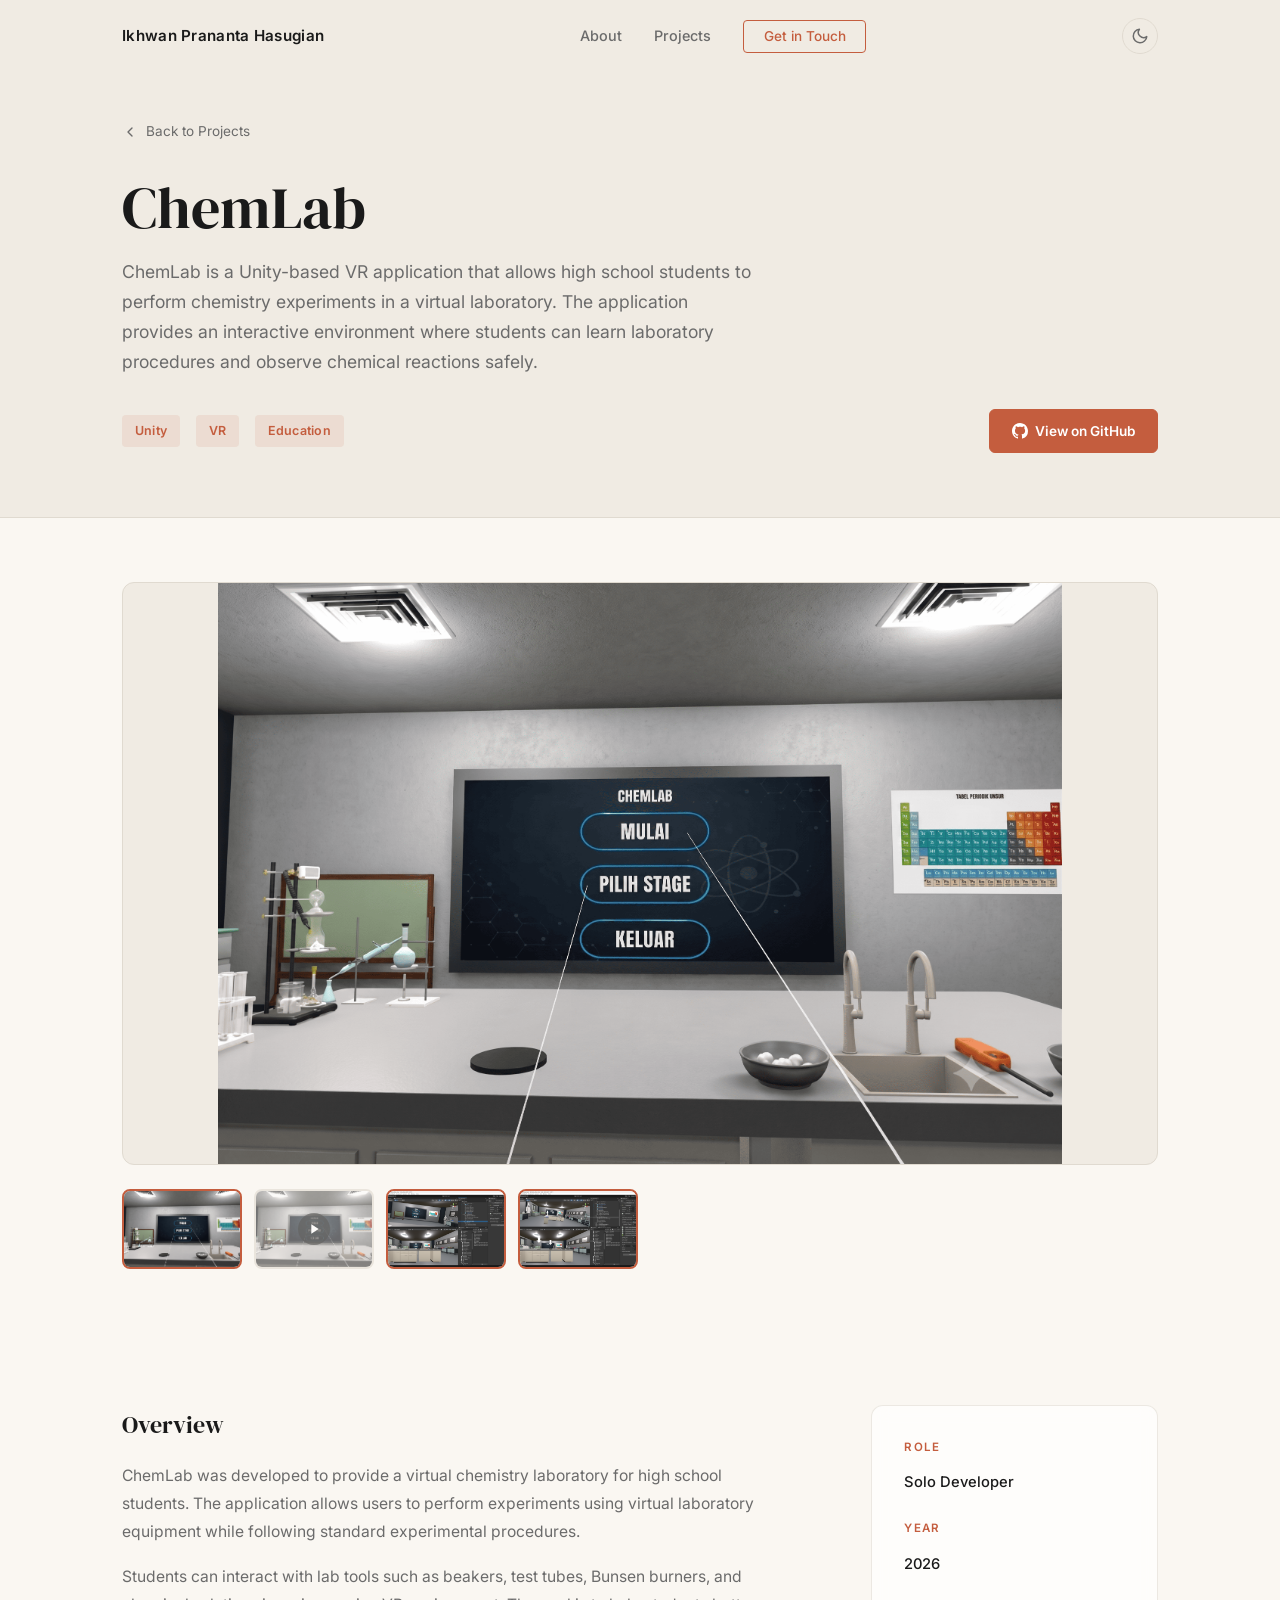
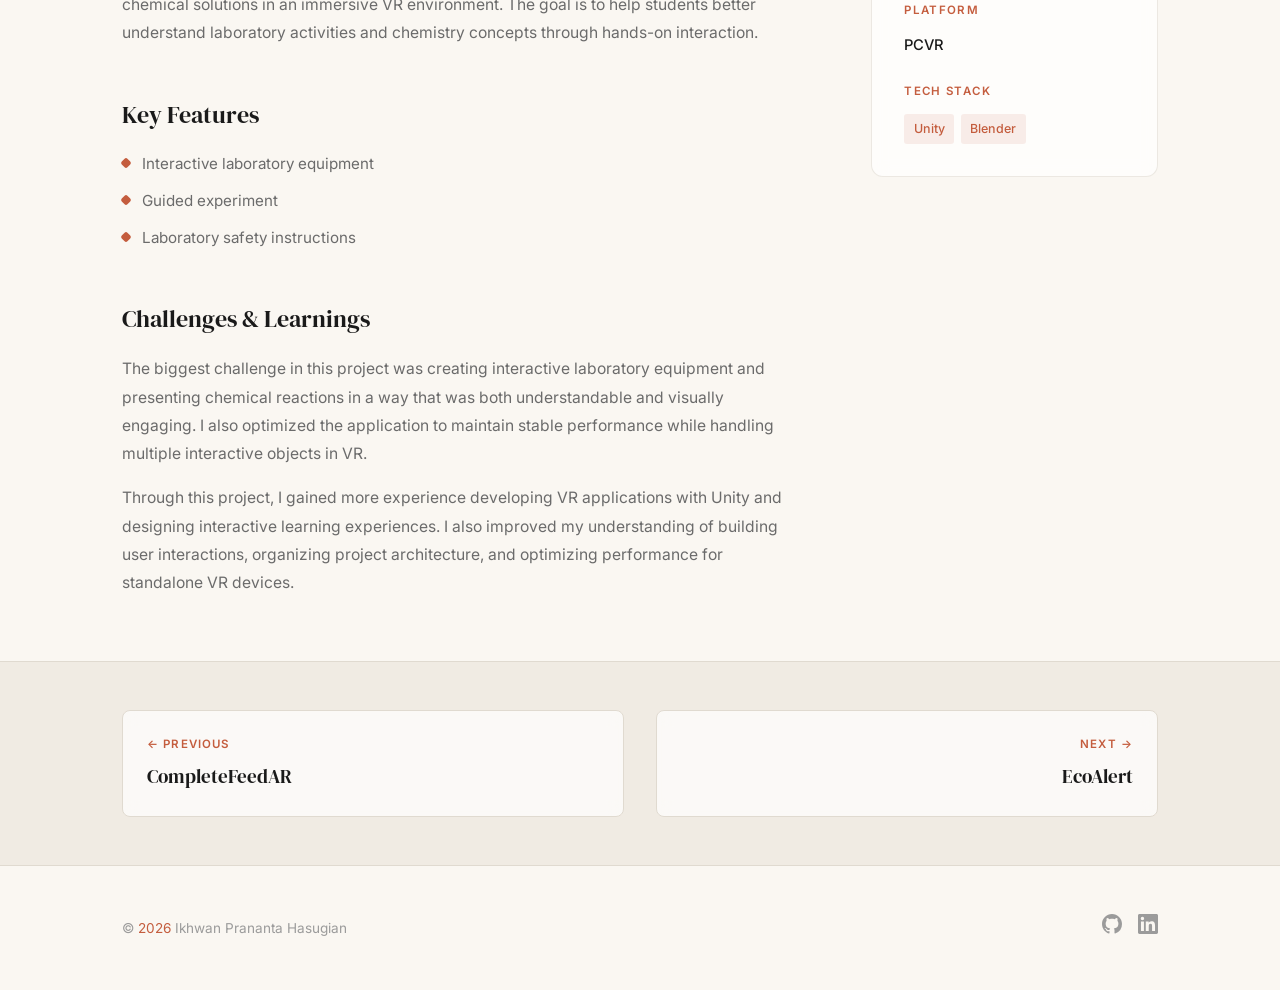
==== commit 2bff728c: "Change the site's title" ====
--- a/projects/chemlab.html
+++ b/projects/chemlab.html
@@ -4,7 +4,7 @@
 <head>
   <meta charset="UTF-8">
   <meta name="viewport" content="width=device-width, initial-scale=1.0">
-  <title>ChemLab — Ikhwan Prananta Hasugian</title>
+  <title>ChemLab</title>
   <meta name="description"
     content="ChemLab: An immersive VR chemistry laboratory for students to learn experiments safely, built with Unity.">
   <link rel="icon" type="image/png" href="../image/icon.png">
--- a/style.css
+++ b/style.css
@@ -408,6 +408,74 @@
   margin-bottom: 1rem;
 }
 
+.hero-status-badge {
+  display: inline-flex;
+  align-items: center;
+  gap: 0.6rem;
+  padding: 0.4rem 0.9rem;
+  background: var(--accent-soft);
+  border: 1px solid var(--border);
+  border-radius: 20px;
+  font-size: 0.78rem;
+  font-weight: 500;
+  color: var(--text);
+  margin-bottom: 1.2rem;
+  backdrop-filter: blur(8px);
+}
+
+.status-dot {
+  width: 8px;
+  height: 8px;
+  background: #2e7d32;
+  border-radius: 50%;
+  box-shadow: 0 0 0 0 rgba(46, 125, 50, 0.7);
+  animation: pulse-green 2s infinite;
+}
+
+@keyframes pulse-green {
+  0% {
+    transform: scale(0.95);
+    box-shadow: 0 0 0 0 rgba(46, 125, 50, 0.7);
+  }
+  70% {
+    transform: scale(1);
+    box-shadow: 0 0 0 6px rgba(46, 125, 50, 0);
+  }
+  100% {
+    transform: scale(0.95);
+    box-shadow: 0 0 0 0 rgba(46, 125, 50, 0);
+  }
+}
+
+.toast-notification {
+  position: fixed;
+  bottom: 2rem;
+  left: 50%;
+  transform: translateX(-50%) translateY(100px);
+  background: var(--bg-card);
+  border: 1px solid var(--card-border);
+  color: var(--text);
+  padding: 0.75rem 1.4rem;
+  border-radius: 30px;
+  font-size: 0.88rem;
+  font-weight: 500;
+  box-shadow: var(--shadow-lg);
+  backdrop-filter: blur(12px);
+  -webkit-backdrop-filter: blur(12px);
+  z-index: 10000;
+  display: flex;
+  align-items: center;
+  gap: 0.6rem;
+  opacity: 0;
+  transition: transform 0.4s var(--ease-out), opacity 0.4s ease;
+  pointer-events: none;
+}
+
+.toast-notification.show {
+  transform: translateX(-50%) translateY(0);
+  opacity: 1;
+}
+
 .hero-title {
   font-family: var(--font-display);
   font-size: clamp(2.8rem, 5.5vw, 4.2rem);
@@ -958,6 +1026,11 @@
   height: 100%;
   object-fit: cover;
   transition: transform 0.6s var(--ease-out);
+}
+
+.project-card[data-category="mobile"] .project-card-image img {
+  object-fit: contain;
+  padding: 12px;
 }
 
 .project-card:hover .project-card-image img {
@@ -1404,4 +1477,134 @@
     flex-direction: column;
     max-width: 260px;
   }
+}
+
+/* ══════════════════════════════════════
+   FILTER COUNT & CV MODAL
+══════════════════════════════════════ */
+.filter-count {
+  font-size: 0.78rem;
+  opacity: 0.8;
+  font-weight: 500;
+  margin-left: 2px;
+}
+
+.cv-modal {
+  position: fixed;
+  inset: 0;
+  z-index: 10000;
+  display: flex;
+  align-items: center;
+  justify-content: center;
+  padding: 1.5rem;
+  opacity: 0;
+  pointer-events: none;
+  transition: opacity 0.35s ease;
+}
+
+.cv-modal.active {
+  opacity: 1;
+  pointer-events: all;
+}
+
+.cv-modal-backdrop {
+  position: absolute;
+  inset: 0;
+  background: rgba(0, 0, 0, 0.75);
+  backdrop-filter: blur(10px);
+  -webkit-backdrop-filter: blur(10px);
+}
+
+.cv-modal-container {
+  position: relative;
+  width: min(900px, 95vw);
+  height: min(85vh, 800px);
+  background: var(--bg-card);
+  border: 1px solid var(--card-border);
+  border-radius: 16px;
+  box-shadow: var(--shadow-lg);
+  display: flex;
+  flex-direction: column;
+  overflow: hidden;
+  z-index: 1;
+  transform: scale(0.95);
+  transition: transform 0.35s var(--ease-out);
+}
+
+.cv-modal.active .cv-modal-container {
+  transform: scale(1);
+}
+
+.cv-modal-header {
+  display: flex;
+  align-items: center;
+  justify-content: space-between;
+  padding: 1.2rem 1.6rem;
+  border-bottom: 1px solid var(--border);
+  background: var(--bg-alt);
+}
+
+.cv-modal-header h3 {
+  font-family: var(--font-display);
+  font-size: 1.15rem;
+  font-weight: 400;
+  color: var(--text);
+  margin: 0;
+}
+
+.cv-modal-actions {
+  display: flex;
+  align-items: center;
+  gap: 0.8rem;
+}
+
+.btn-sm {
+  padding: 0.5rem 1rem !important;
+  font-size: 0.82rem !important;
+}
+
+.cv-modal-close {
+  background: transparent;
+  border: 1.5px solid var(--border);
+  color: var(--text);
+  width: 36px;
+  height: 36px;
+  border-radius: 50%;
+  cursor: pointer;
+  display: flex;
+  align-items: center;
+  justify-content: center;
+  transition: all 0.2s ease;
+}
+
+.cv-modal-close:hover {
+  background: var(--accent);
+  color: #fff;
+  border-color: var(--accent);
+  transform: rotate(90deg);
+}
+
+.cv-modal-body {
+  flex: 1;
+  width: 100%;
+  height: 100%;
+  background: #525659;
+}
+
+.cv-modal-body iframe {
+  width: 100%;
+  height: 100%;
+  border: none;
+}
+
+@media (max-width: 640px) {
+  .cv-modal {
+    padding: 0.75rem;
+  }
+  .cv-modal-header {
+    padding: 1rem;
+  }
+  .cv-modal-header h3 {
+    font-size: 0.95rem;
+  }
 }
--- a/projects/project-detail.css
+++ b/projects/project-detail.css
@@ -140,14 +140,52 @@
   background: var(--bg-alt);
   border: 1px solid var(--border);
   aspect-ratio: 16/9;
+  display: flex;
+  align-items: center;
+  justify-content: center;
 }
 
 .gallery-main img,
 .gallery-main video {
+  max-width: 100%;
+  max-height: 100%;
   width: 100%;
   height: 100%;
-  object-fit: cover;
+  object-fit: contain;
   display: block;
+}
+
+/* Portrait orientation layout support for mobile apps */
+.gallery-grid.portrait-mode {
+  justify-items: center;
+}
+
+.gallery-grid.portrait-mode .gallery-main {
+  aspect-ratio: 9/19;
+  width: min(340px, 85vw);
+  max-height: 600px;
+  margin: 0 auto;
+  box-shadow: var(--shadow-md);
+  background: var(--bg-alt);
+  border: 4px solid var(--border);
+  border-radius: 24px;
+  padding: 4px;
+}
+
+.gallery-grid.portrait-mode .gallery-main img {
+  border-radius: 20px;
+  object-fit: contain;
+}
+
+.gallery-grid.portrait-mode .gallery-thumbs {
+  justify-content: center;
+  max-width: 100%;
+}
+
+.gallery-grid.portrait-mode .gallery-thumb {
+  width: 60px;
+  height: 110px;
+  border-radius: 10px;
 }
 
 .gallery-thumbs {
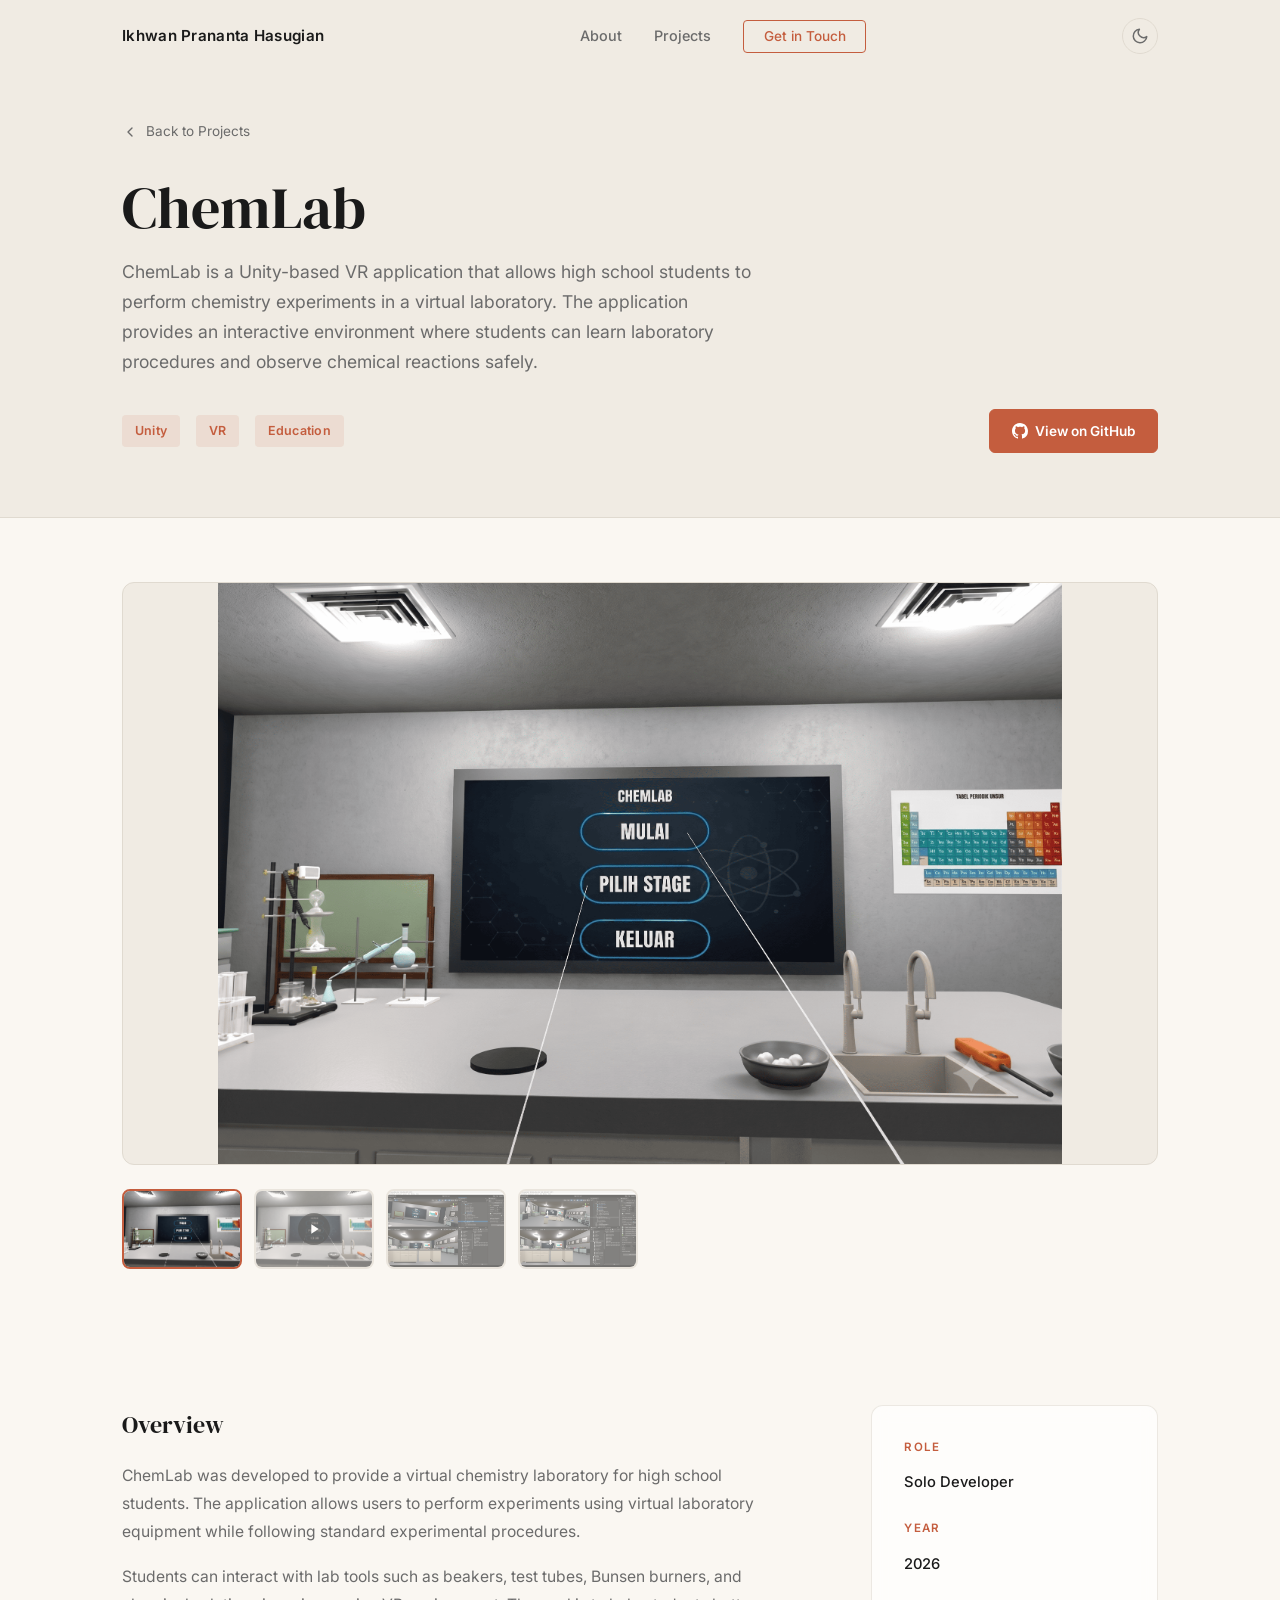
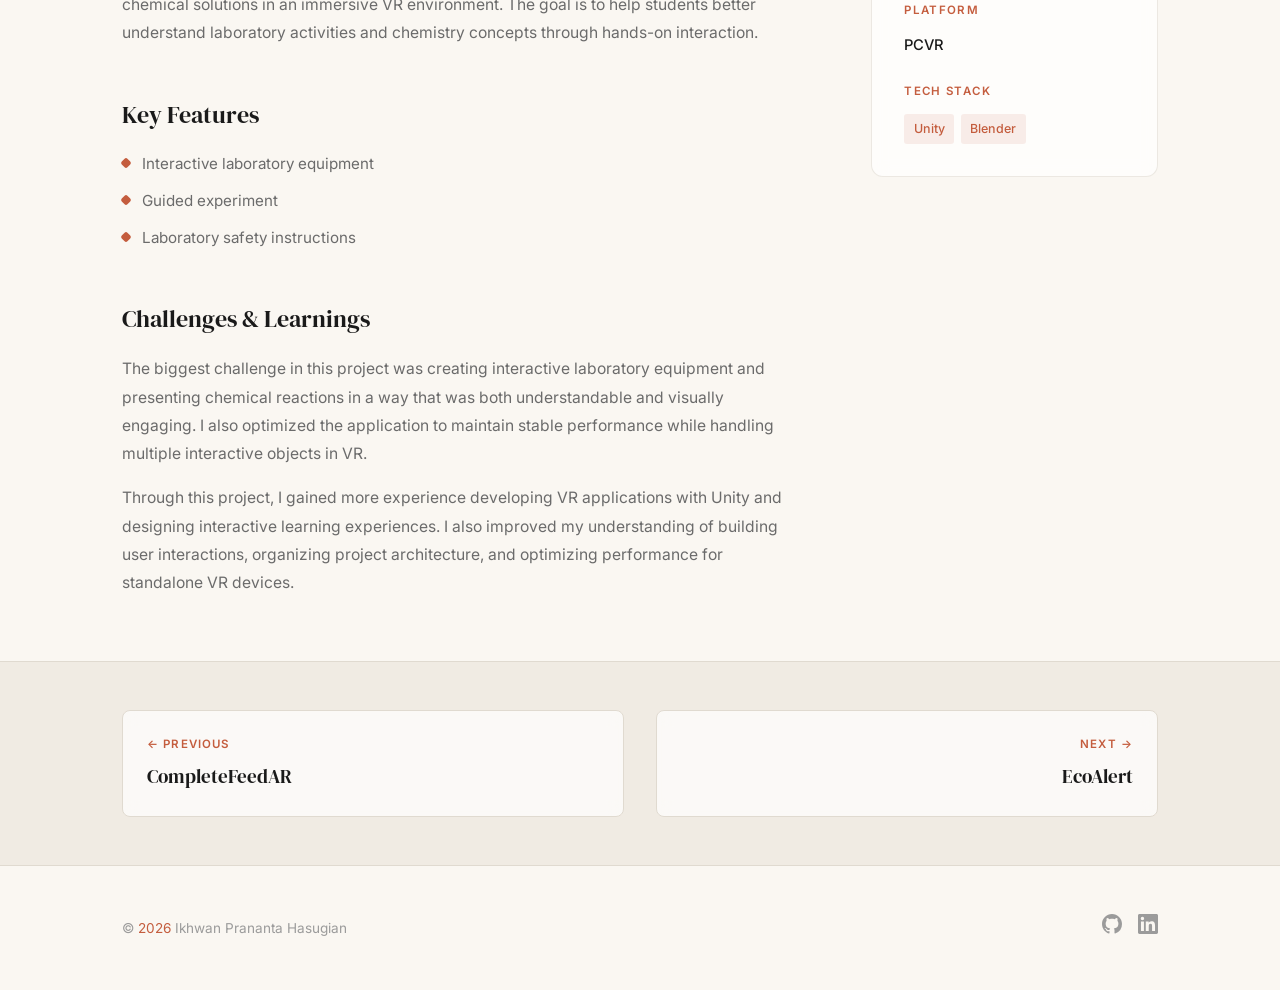
==== commit 662534ff: "Add the formspree" ====
--- a/projects/chemlab.html
+++ b/projects/chemlab.html
@@ -1,220 +1,21 @@
-<!DOCTYPE html>
+﻿<!DOCTYPE html>
 <html lang="en">
 
 <head>
   <meta charset="UTF-8">
   <meta name="viewport" content="width=device-width, initial-scale=1.0">
   <title>ChemLab</title>
-  <meta name="description"
-    content="ChemLab: An immersive VR chemistry laboratory for students to learn experiments safely, built with Unity.">
-  <link rel="icon" type="image/png" href="../image/icon.png">
-  <link rel="preconnect" href="https://fonts.googleapis.com">
-  <link rel="preconnect" href="https://fonts.gstatic.com" crossorigin>
-  <link
-    href="https://fonts.googleapis.com/css2?family=DM+Serif+Display:ital@0;1&family=Inter:wght@400;500;600;700&display=swap"
-    rel="stylesheet">
-  <link rel="stylesheet" href="../style.css">
-  <link rel="stylesheet" href="./project-detail.css">
+  <meta name="description" content="ChemLab project by Ikhwan Prananta Hasugian.">
+  <!-- Canonical redirect to the unified project detail page -->
+  <link rel="canonical" href="./project-detail.html?id=chemlab">
+  <script>
+    // Immediate redirect — preserves old bookmarks/links
+    window.location.replace('./project-detail.html?id=chemlab');
+  </script>
 </head>
 
 <body>
-
-  <div class="page-transition" id="pageTransition"></div>
-  <div class="cursor-dot" id="cursorDot"></div>
-  <div class="cursor-ring" id="cursorRing"></div>
-
-  <nav class="nav" id="nav">
-    <div class="container nav-inner">
-      <a href="../index.html" class="nav-name page-link">Ikhwan Prananta Hasugian</a>
-      <ul class="nav-links" id="navLinks">
-        <li><a href="../index.html#about" class="page-link">About</a></li>
-        <li><a href="../index.html#projects" class="page-link">Projects</a></li>
-        <li><a href="../index.html#contact" class="nav-cta page-link">Get in Touch</a></li>
-      </ul>
-      <div style="display:flex;align-items:center;gap:0.8rem;">
-        <button class="theme-toggle" id="themeToggle" aria-label="Toggle dark mode">
-          <svg class="icon-moon" xmlns="http://www.w3.org/2000/svg" viewBox="0 0 24 24" fill="none"
-            stroke="currentColor" stroke-width="2" stroke-linecap="round" stroke-linejoin="round">
-            <path d="M21 12.79A9 9 0 1 1 11.21 3 7 7 0 0 0 21 12.79z" />
-          </svg>
-          <svg class="icon-sun" xmlns="http://www.w3.org/2000/svg" viewBox="0 0 24 24" fill="none" stroke="currentColor"
-            stroke-width="2" stroke-linecap="round" stroke-linejoin="round">
-            <circle cx="12" cy="12" r="5" />
-            <line x1="12" y1="1" x2="12" y2="3" />
-            <line x1="12" y1="21" x2="12" y2="23" />
-            <line x1="4.22" y1="4.22" x2="5.64" y2="5.64" />
-            <line x1="18.36" y1="18.36" x2="19.78" y2="19.78" />
-            <line x1="1" y1="12" x2="3" y2="12" />
-            <line x1="21" y1="12" x2="23" y2="12" />
-            <line x1="4.22" y1="19.78" x2="5.64" y2="18.36" />
-            <line x1="18.36" y1="5.64" x2="19.78" y2="4.22" />
-          </svg>
-        </button>
-        <button class="hamburger" id="hamburger"
-          aria-label="Toggle menu"><span></span><span></span><span></span></button>
-      </div>
-    </div>
-  </nav>
-  <div class="nav-overlay" id="navOverlay"></div>
-
-  <header class="detail-hero">
-    <div class="detail-hero-inner">
-      <a href="../index.html#projects" class="detail-breadcrumb page-link">
-        <svg xmlns="http://www.w3.org/2000/svg" viewBox="0 0 24 24" fill="none" stroke="currentColor" stroke-width="2"
-          stroke-linecap="round" stroke-linejoin="round">
-          <polyline points="15 18 9 12 15 6" />
-        </svg>
-        Back to Projects
-      </a>
-      <h1 class="detail-title reveal">ChemLab</h1>
-      <p class="detail-tagline reveal">ChemLab is a Unity-based VR application that allows high school students to
-        perform chemistry experiments in a virtual laboratory. The application provides an interactive environment where
-        students can learn laboratory procedures and observe chemical reactions safely.</p>
-      <div class="detail-meta reveal">
-        <span class="detail-tech-tag">Unity</span>
-        <span class="detail-tech-tag">VR</span>
-        <span class="detail-tech-tag">Education</span>
-        <div class="detail-links">
-          <a href="https://github.com/IkhwanPranantaHasugian/ChemLab" target="_blank" rel="noopener"
-            class="detail-link-btn primary">
-            <svg xmlns="http://www.w3.org/2000/svg" viewBox="0 0 24 24" fill="currentColor">
-              <path
-                d="M12 0C5.37 0 0 5.37 0 12c0 5.31 3.435 9.795 8.205 11.385.6.105.825-.255.825-.57 0-.285-.015-1.23-.015-2.235-3.015.555-3.795-.735-4.035-1.41-.135-.345-.72-1.41-1.23-1.695-.42-.225-1.02-.78-.015-.795.945-.015 1.62.87 1.845 1.23 1.08 1.815 2.805 1.305 3.495.99.105-.78.42-1.305.765-1.605-2.67-.3-5.46-1.335-5.46-5.925 0-1.305.465-2.385 1.23-3.225-.12-.3-.54-1.53.12-3.18 0 0 1.005-.315 3.3 1.23.96-.27 1.98-.405 3-.405s2.04.135 3 .405c2.295-1.56 3.3-1.23 3.3-1.23.66 1.65.24 2.88.12 3.18.765.84 1.23 1.905 1.23 3.225 0 4.605-2.805 5.625-5.475 5.925.435.375.81 1.095.81 2.22 0 1.605-.015 2.895-.015 3.3 0 .315.225.69.825.57A12.02 12.02 0 0024 12c0-6.63-5.37-12-12-12z" />
-            </svg>
-            View on GitHub
-          </a>
-        </div>
-      </div>
-    </div>
-  </header>
-
-  <section class="detail-gallery">
-    <div class="container">
-      <div class="gallery-grid reveal">
-        <div class="gallery-main">
-          <img src="../image/projects/chemlab/ChemLabThumbnail.png" alt="ChemLab VR main preview">
-        </div>
-        <div class="gallery-thumbs">
-          <div class="gallery-thumb active" data-type="image" data-src="../image/projects/chemlab/ChemLabThumbnail.png">
-            <img src="../image/projects/chemlab/ChemLabThumbnail.png" alt="ChemLab preview 1">
-          </div>
-          <div class="gallery-thumb video-thumb" data-type="video"
-            data-src="../image/projects/chemlab/VideoPreviewChemLab.mp4">
-            <img src="../image/projects/chemlab/ChemLabThumbnail.png" alt="Play Video Preview">
-          </div>
-          <div class="gallery-thumb active" data-type="image" data-src="../image/projects/chemlab/Configure1.png">
-            <img src="../image/projects/chemlab/Configure1.png" alt="ChemLab preview 1">
-          </div>
-          <div class="gallery-thumb active" data-type="image" data-src="../image/projects/chemlab/Configure2.png">
-            <img src="../image/projects/chemlab/Configure2.png" alt="ChemLab preview 1">
-          </div>
-        </div>
-      </div>
-    </div>
-  </section>
-
-  <section class="detail-content">
-    <div class="container">
-      <div class="detail-content-grid">
-        <div>
-          <div class="detail-section reveal">
-            <h2 class="detail-section-title">Overview</h2>
-            <p>ChemLab was developed to provide a virtual chemistry laboratory for high school students. The application
-              allows users to perform experiments using virtual laboratory equipment while following standard
-              experimental procedures.</p>
-            <p>Students can interact with lab tools such as beakers, test tubes, Bunsen burners, and chemical solutions
-              in an immersive VR environment. The goal is to help students better understand laboratory activities and
-              chemistry concepts through hands-on interaction.</p>
-          </div>
-
-          <div class="detail-section reveal">
-            <h2 class="detail-section-title">Key Features</h2>
-            <ul class="feature-list">
-              <li>Interactive laboratory equipment</li>
-              <li>Guided experiment</li>
-              <li>Laboratory safety instructions</li>
-            </ul>
-          </div>
-
-          <div class="detail-section reveal">
-            <h2 class="detail-section-title">Challenges & Learnings</h2>
-            <p>The biggest challenge in this project was creating interactive laboratory equipment and presenting
-              chemical reactions in a way that was both understandable and visually engaging. I also optimized the
-              application to maintain stable performance while handling multiple interactive objects in VR.</p>
-            <p>Through this project, I gained more experience developing VR applications with Unity and designing
-              interactive learning experiences. I also improved my understanding of building user interactions,
-              organizing project architecture, and optimizing performance for standalone VR devices.</p>
-          </div>
-        </div>
-
-        <aside class="detail-sidebar">
-          <div class="detail-info-card reveal">
-            <div class="detail-info-item">
-              <h4>Role</h4>
-              <p>Solo Developer</p>
-            </div>
-            <div class="detail-info-item">
-              <h4>Year</h4>
-              <p>2026</p>
-            </div>
-            <div class="detail-info-item">
-              <h4>Platform</h4>
-              <p>PCVR</p>
-            </div>
-            <div class="detail-info-item">
-              <h4>Tech Stack</h4>
-              <div class="tech-list">
-                <span>Unity</span>
-                <span>Blender</span>
-              </div>
-            </div>
-          </div>
-        </aside>
-      </div>
-    </div>
-  </section>
-
-  <section class="detail-project-nav">
-    <div class="container">
-      <div class="project-nav-grid">
-        <a href="./completefeedar.html" class="project-nav-item prev page-link">
-          <span class="project-nav-label">← Previous</span>
-          <span class="project-nav-name">CompleteFeedAR</span>
-        </a>
-        <a href="./ecoalert.html" class="project-nav-item next page-link">
-          <span class="project-nav-label">Next →</span>
-          <span class="project-nav-name">EcoAlert</span>
-        </a>
-      </div>
-    </div>
-  </section>
-
-  <footer class="footer">
-    <div class="container footer-inner">
-      <p class="footer-text">&copy; <span id="footerYear">2026</span> Ikhwan Prananta Hasugian</p>
-      <div class="footer-socials">
-        <a href="https://github.com/IkhwanPranantaHasugian" target="_blank" rel="noopener" aria-label="GitHub"><svg
-            xmlns="http://www.w3.org/2000/svg" viewBox="0 0 24 24" fill="currentColor">
-            <path
-              d="M12 0C5.37 0 0 5.37 0 12c0 5.31 3.435 9.795 8.205 11.385.6.105.825-.255.825-.57 0-.285-.015-1.23-.015-2.235-3.015.555-3.795-.735-4.035-1.41-.135-.345-.72-1.41-1.23-1.695-.42-.225-1.02-.78-.015-.795.945-.015 1.62.87 1.845 1.23 1.08 1.815 2.805 1.305 3.495.99.105-.78.42-1.305.765-1.605-2.67-.3-5.46-1.335-5.46-5.925 0-1.305.465-2.385 1.23-3.225-.12-.3-.54-1.53.12-3.18 0 0 1.005-.315 3.3 1.23.96-.27 1.98-.405 3-.405s2.04.135 3 .405c2.295-1.56 3.3-1.23 3.3-1.23.66 1.65.24 2.88.12 3.18.765.84 1.23 1.905 1.23 3.225 0 4.605-2.805 5.625-5.475 5.925.435.375.81 1.095.81 2.22 0 1.605-.015 2.895-.015 3.3 0 .315.225.69.825.57A12.02 12.02 0 0024 12c0-6.63-5.37-12-12-12z" />
-          </svg></a>
-        <a href="https://www.linkedin.com/in/ikhwanprananta" target="_blank" rel="noopener" aria-label="LinkedIn"><svg
-            xmlns="http://www.w3.org/2000/svg" viewBox="0 0 24 24" fill="currentColor">
-            <path
-              d="M20.447 20.452h-3.554v-5.569c0-1.328-.027-3.037-1.852-3.037-1.853 0-2.136 1.445-2.136 2.939v5.667H9.351V9h3.414v1.561h.046c.477-.9 1.637-1.85 3.37-1.85 3.601 0 4.267 2.37 4.267 5.455v6.286zM5.337 7.433a2.062 2.062 0 01-2.063-2.065 2.064 2.064 0 112.063 2.065zm1.782 13.019H3.555V9h3.564v11.452zM22.225 0H1.771C.792 0 0 .774 0 1.729v20.542C0 23.227.792 24 1.771 24h20.451C23.2 24 24 23.227 24 22.271V1.729C24 .774 23.2 0 22.222 0h.003z" />
-          </svg></a>
-      </div>
-    </div>
-  </footer>
-
-  <button class="back-to-top" id="backToTop" aria-label="Back to top"><svg xmlns="http://www.w3.org/2000/svg"
-      viewBox="0 0 24 24" fill="none" stroke="currentColor" stroke-width="2" stroke-linecap="round"
-      stroke-linejoin="round">
-      <polyline points="17 11 12 6 7 11" />
-      <line x1="12" y1="6" x2="12" y2="18" />
-    </svg></button>
-
-  <script src="./project-detail.js"></script>
+  <p>Redirecting to <a href="./project-detail.html?id=chemlab">ChemLab project page</a>&hellip;</p>
 </body>
 
 </html>
